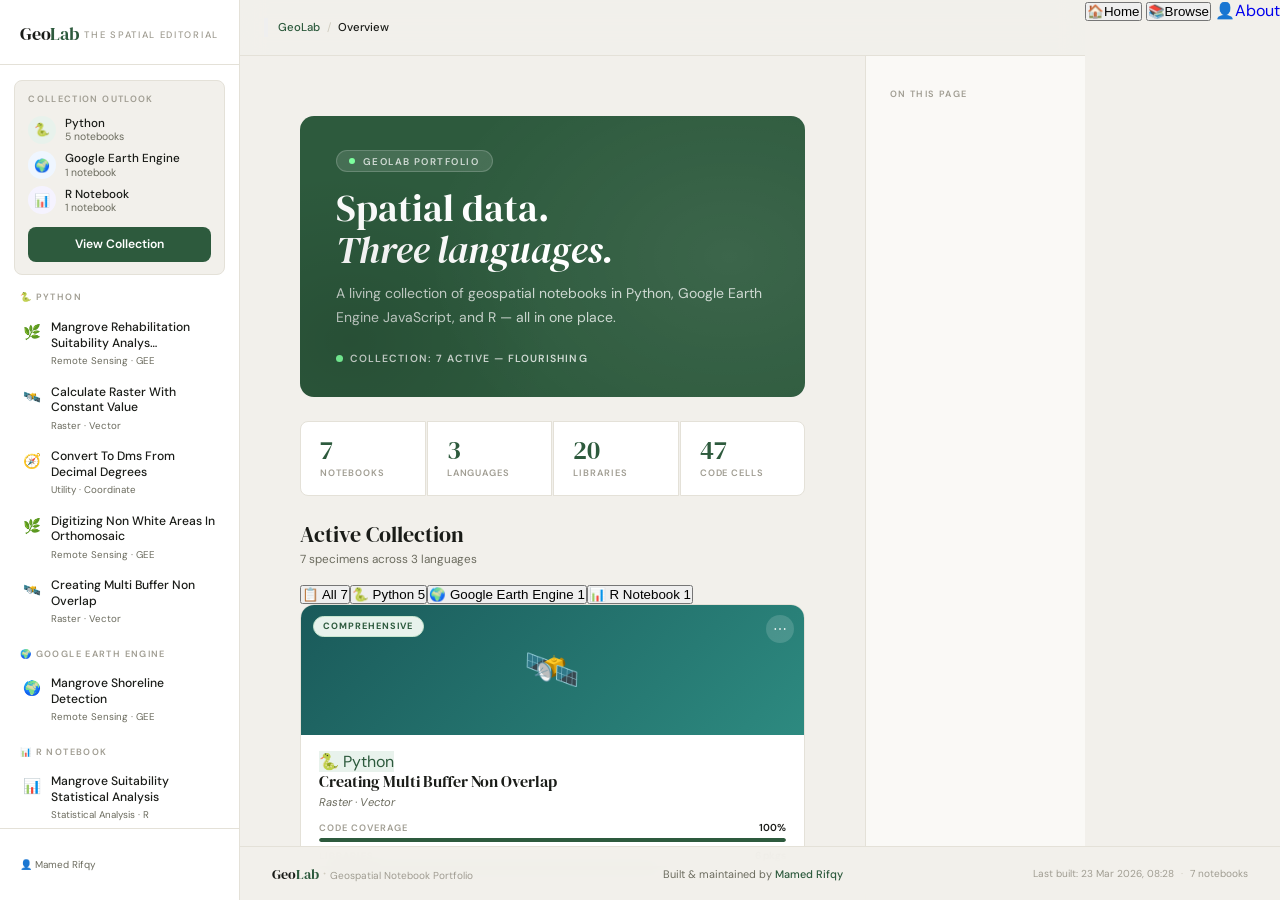
==== index.html @ 408303fc "Auto-build: a3151c79b911e05632a5d5c41223797b46222c11 a3151c79b911e05632a5d5c41223797b46222c11" ====
<!DOCTYPE html>
<html lang="en">
<head>
<meta charset="UTF-8"><meta name="viewport" content="width=device-width,initial-scale=1">
<title>GeoLab · Notebook Portfolio</title>
<link href="https://fonts.googleapis.com/css2?family=DM+Serif+Display:ital@0;1&family=DM+Sans:ital,opsz,wght@0,9..40,300;0,9..40,400;0,9..40,500;0,9..40,600;1,9..40,400&family=DM+Mono:wght@300;400;500&display=swap" rel="stylesheet">
<style>:root{--bg:#f2f0eb;--surface:#faf9f6;--sidebar-bg:#ffffff;--card-bg:#ffffff;--border:#e4e1d8;--border2:#d0ccbf;--text:#1a1c18;--muted:#6b6b5e;--muted2:#a09d92;--label:#4a4a3e;--green:#2d5a3d;--green-mid:#3d7a52;--green-light:#e8f2ec;--green-pill:#c8e6d0;--red:#c0392b;--red-light:#fdecea;--amber:#b45309;--amber-light:#fef3c7;--serif:'DM Serif Display',Georgia,serif;--sans:'DM Sans',system-ui,sans-serif;--mono:'DM Mono','Courier New',monospace;--sidebar-w:240px;--toc-w:220px;--topbar-h:56px;--footer-h:54px;--mobile-nav:60px;--r:14px;--rs:8px;--safe-bottom:env(safe-area-inset-bottom,0px)}
*,*::before,*::after{box-sizing:border-box;margin:0;padding:0}
html{scroll-behavior:smooth}
body{background:var(--bg);color:var(--text);font-family:var(--sans);min-height:100vh;display:flex;overflow-x:hidden;-webkit-font-smoothing:antialiased}

/* SIDEBAR */
.sidebar{position:fixed;top:0;left:0;width:var(--sidebar-w);height:100vh;background:var(--sidebar-bg);border-right:1px solid var(--border);display:flex;flex-direction:column;z-index:200;overflow:hidden;transition:transform .3s cubic-bezier(.4,0,.2,1)}
.sidebar-header{padding:1.5rem 1.25rem 1.25rem;border-bottom:1px solid var(--border);flex-shrink:0;display:flex;align-items:flex-start;justify-content:space-between}
.logo{font-family:var(--serif);font-size:1.15rem;color:var(--text);letter-spacing:-.01em;line-height:1.1}
.logo span{color:var(--green)}
.logo-sub{font-size:.59rem;font-weight:500;letter-spacing:.18em;text-transform:uppercase;color:var(--muted2);margin-top:.3rem}
.sidebar-close{display:none;background:none;border:none;cursor:pointer;width:32px;height:32px;border-radius:50%;align-items:center;justify-content:center;color:var(--muted);font-size:1.1rem;transition:background .15s;flex-shrink:0;margin-top:-.15rem}
.sidebar-close:hover{background:var(--bg)}
.sidebar-overlay{display:none;position:fixed;inset:0;background:rgba(0,0,0,.4);z-index:199;opacity:0;transition:opacity .3s}
.care-outlook{margin:.9rem .9rem 0;background:var(--bg);border:1px solid var(--border);border-radius:var(--rs);padding:.8rem;flex-shrink:0}
.care-label{font-size:.57rem;font-weight:600;letter-spacing:.15em;text-transform:uppercase;color:var(--muted2);margin-bottom:.65rem}
.care-row{display:flex;align-items:center;gap:.55rem;margin-bottom:.45rem}
.care-row:last-of-type{margin-bottom:0}
.care-icon{width:28px;height:28px;border-radius:50%;display:flex;align-items:center;justify-content:center;font-size:.8rem;flex-shrink:0}
.care-icon.green{background:var(--green-light)}
.care-icon.amber{background:var(--amber-light)}
.care-text{font-size:.73rem;font-weight:500;color:var(--text);line-height:1.2}
.care-sub{font-size:.65rem;color:var(--muted)}
.btn-primary{display:block;width:100%;margin:.8rem 0 0;padding:.58rem;background:var(--green);color:#fff;border:none;border-radius:var(--rs);font-family:var(--sans);font-size:.76rem;font-weight:600;cursor:pointer;text-align:center;transition:background .18s;-webkit-tap-highlight-color:transparent}
.btn-primary:hover,.btn-primary:active{background:var(--green-mid)}
.sidebar-section-label{font-size:.57rem;font-weight:600;letter-spacing:.15em;text-transform:uppercase;color:var(--muted2);padding:1rem 1.25rem .35rem}
.sidebar-list{overflow-y:auto;flex:1;padding-bottom:1rem}
.sidebar-list::-webkit-scrollbar{width:3px}
.sidebar-list::-webkit-scrollbar-thumb{background:var(--border2);border-radius:2px}
.nb-item{display:flex;align-items:flex-start;gap:.6rem;padding:.7rem 1.25rem;cursor:pointer;border-left:3px solid transparent;transition:background .15s,border-color .15s;min-height:48px;-webkit-tap-highlight-color:transparent}
.nb-item:hover{background:var(--bg)}
.nb-item:active{background:var(--green-light)}
.nb-item.active{background:var(--green-light);border-left-color:var(--green)}
.nb-icon{font-size:.9rem;flex-shrink:0;margin-top:3px}
.nb-name{font-size:.76rem;font-weight:500;color:var(--text);line-height:1.3}
.nb-item.active .nb-name{color:var(--green)}
.nb-cat{font-size:.61rem;color:var(--muted);margin-top:.15rem}
.sidebar-footer{padding:.85rem 1.25rem;border-top:1px solid var(--border);font-size:.62rem;color:var(--muted2);display:flex;gap:1rem;flex-shrink:0}
.sf-link{color:var(--muted);text-decoration:none;display:flex;align-items:center;gap:.3rem;transition:color .15s;min-height:44px}
.sf-link:hover{color:var(--text)}

/* LAYOUT */
.layout{margin-left:var(--sidebar-w);flex:1;display:flex;max-width:calc(100vw - var(--sidebar-w))}
.content-wrap{flex:1;min-width:0;display:flex;flex-direction:column}

/* TOPBAR */
.topbar{position:sticky;top:0;z-index:40;background:rgba(242,240,235,.93);backdrop-filter:blur(12px);border-bottom:1px solid var(--border);padding:0 1.5rem;height:var(--topbar-h);display:flex;align-items:center;justify-content:space-between;gap:1rem}
.menu-toggle{display:none;background:none;border:none;cursor:pointer;width:40px;height:40px;border-radius:var(--rs);flex-direction:column;align-items:center;justify-content:center;gap:5px;transition:background .15s;flex-shrink:0;-webkit-tap-highlight-color:transparent}
.menu-toggle:hover,.menu-toggle:active{background:var(--green-light)}
.menu-toggle span{display:block;width:18px;height:1.5px;background:var(--text);border-radius:2px;transition:transform .25s,opacity .25s}
.breadcrumb{font-size:.71rem;color:var(--muted);display:flex;align-items:center;gap:.45rem;min-width:0}
.bc-home{cursor:pointer;color:var(--green);font-weight:500;transition:opacity .15s;white-space:nowrap}
.bc-home:hover{opacity:.7}
.sep{color:var(--border2);flex-shrink:0}
.current{color:var(--text);font-weight:500;overflow:hidden;text-overflow:ellipsis;white-space:nowrap}
.topbar-actions{display:flex;align-items:center;gap:.55rem;flex-shrink:0}
.btn-dl{display:none;align-items:center;gap:.4rem;font-family:var(--sans);font-size:.72rem;font-weight:600;padding:.42rem .95rem;border-radius:20px;background:var(--green);border:none;color:#fff;cursor:pointer;text-decoration:none;transition:background .18s;white-space:nowrap;-webkit-tap-highlight-color:transparent}
.btn-dl.visible{display:inline-flex}
.btn-dl:hover,.btn-dl:active{background:var(--green-mid)}
.btn-dl svg{width:11px;height:11px;flex-shrink:0}
.btn-home{display:none;font-family:var(--sans);font-size:.72rem;font-weight:500;color:var(--muted);background:var(--surface);border:1px solid var(--border);padding:.4rem .85rem;border-radius:20px;cursor:pointer;transition:all .18s;white-space:nowrap;-webkit-tap-highlight-color:transparent}
.btn-home.visible{display:block}
.btn-home:hover{color:var(--text);border-color:var(--border2)}

/* PAGE AREA */
.page-area{display:flex;flex:1;overflow:hidden}
.nb-content{flex:1;padding:2rem 2rem calc(var(--footer-h) + 2rem);max-width:860px;overflow-y:auto;height:calc(100vh - var(--topbar-h))}

/* NB HERO */
.nb-hero{background:var(--green);border-radius:var(--r);padding:1.75rem 2rem;margin-bottom:1.75rem;position:relative;overflow:hidden}
.nb-hero::before{content:'';position:absolute;inset:0;background:radial-gradient(ellipse 70% 80% at 90% 50%,rgba(255,255,255,.06),transparent);pointer-events:none}
.nb-hero-tag{display:inline-flex;align-items:center;gap:.4rem;font-size:.61rem;font-weight:600;letter-spacing:.14em;text-transform:uppercase;background:rgba(255,255,255,.14);color:rgba(255,255,255,.9);border:1px solid rgba(255,255,255,.2);border-radius:20px;padding:.24rem .72rem;margin-bottom:.9rem}
.nb-hero-title{font-family:var(--serif);font-size:1.85rem;font-weight:400;line-height:1.15;color:#fff;margin-bottom:.6rem}
.nb-hero-desc{font-size:.865rem;color:rgba(255,255,255,.78);line-height:1.7;max-width:580px}
.nb-hero-pills{display:flex;flex-wrap:wrap;gap:.35rem;margin-top:1.1rem}
.pkg-pill{font-family:var(--mono);font-size:.61rem;padding:.2rem .62rem;border-radius:20px;background:rgba(255,255,255,.14);border:1px solid rgba(255,255,255,.24);color:rgba(255,255,255,.88)}

/* CELLS */
.nb-section{margin-bottom:1.2rem;scroll-margin-top:4.5rem}
.md-cell{font-size:.89rem;line-height:1.8;padding:.15rem 0 .5rem}
.md-cell h1{font-family:var(--serif);font-size:1.4rem;font-weight:400;color:var(--text);margin-bottom:.5rem;padding-bottom:.4rem;border-bottom:1px solid var(--border)}
.md-cell h2{font-family:var(--serif);font-size:1.05rem;font-weight:400;color:var(--text);margin-bottom:.35rem}
.md-cell h3{font-size:.87rem;font-weight:600;color:var(--label);margin-bottom:.28rem}
.md-cell p{margin-bottom:.55rem;color:var(--muted);line-height:1.75}
.md-cell strong{color:var(--text);font-weight:600}
.md-cell em{font-style:italic}
.md-cell ul,.md-cell ol{padding-left:1.4rem;margin-bottom:.55rem;color:var(--muted)}
.md-cell li{margin-bottom:.16rem;line-height:1.65}
.md-cell code{font-family:var(--mono);font-size:.8em;background:var(--bg);border:1px solid var(--border);padding:.1em .38em;border-radius:4px;color:var(--green)}
.md-cell hr{border:none;border-top:1px solid var(--border);margin:1.4rem 0}
.md-cell pre{background:#1e2520;border-radius:var(--rs);padding:1rem 1.25rem;margin-bottom:.7rem;overflow-x:auto;-webkit-overflow-scrolling:touch}
.md-cell pre code{background:none;border:none;padding:0;font-size:.77rem;line-height:1.6;color:#c8e6c0}
.code-cell{background:#1e2520;border-radius:var(--rs);overflow:hidden;border:1px solid #2d3a30}
.code-cell-header{display:flex;align-items:center;justify-content:space-between;padding:.42rem 1rem;border-bottom:1px solid #2d3a30;background:#181f1a}
.code-cell-label{font-family:var(--mono);font-size:.59rem;letter-spacing:.1em;text-transform:uppercase;color:#5a8a6a;display:flex;align-items:center;gap:.38rem}
.code-cell-label::before{content:'';width:5px;height:5px;border-radius:50%;background:#3d7a52;opacity:.8}
.code-cell-copy{font-family:var(--mono);font-size:.59rem;color:#5a8a6a;background:none;border:1px solid #2d3a30;border-radius:4px;cursor:pointer;padding:.18rem .48rem;transition:all .15s;min-height:28px;min-width:52px;-webkit-tap-highlight-color:transparent}
.code-cell-copy:hover,.code-cell-copy:active{color:#a8d8a0;border-color:#4a7a5a}
.code-pre{padding:.95rem 1.35rem;overflow-x:auto;font-family:var(--mono);font-size:.77rem;line-height:1.7;color:#c8e6c0;white-space:pre;-webkit-overflow-scrolling:touch}
.kw{color:#89d4a8}.fn{color:#79c0ff}.st{color:#c8a8a0}.cm{color:#4a7a5a;font-style:italic}.nu{color:#d4b8ff}

/* TOC */
.toc-panel{width:var(--toc-w);flex-shrink:0;height:calc(100vh - var(--topbar-h));overflow-y:auto;padding:2rem 1.25rem 2rem 1.5rem;border-left:1px solid var(--border);background:var(--surface)}
.toc-label{font-size:.57rem;font-weight:600;letter-spacing:.15em;text-transform:uppercase;color:var(--muted2);margin-bottom:.75rem}
.toc-list{list-style:none}
.toc-item a{display:block;font-size:.72rem;color:var(--muted);padding:.26rem 0 .26rem .62rem;margin-left:-.62rem;text-decoration:none;border-left:2px solid transparent;transition:color .15s,border-color .15s;line-height:1.4}
.toc-item a:hover{color:var(--text)}
.toc-item.active a{color:var(--green);border-left-color:var(--green)}

/* LANDING */
.landing{padding:1.75rem 1.75rem calc(var(--footer-h) + 2.5rem);max-width:1020px}
.landing-hero{background:var(--green);border-radius:var(--r);padding:2rem 2.25rem;margin-bottom:1.5rem;position:relative;overflow:hidden}
.landing-hero::before{content:'';position:absolute;inset:0;background:radial-gradient(ellipse 60% 80% at 85% 50%,rgba(255,255,255,.07),transparent),radial-gradient(ellipse 40% 60% at 10% 80%,rgba(0,0,0,.12),transparent);pointer-events:none}
.hero-eyebrow{display:inline-flex;align-items:center;gap:.45rem;font-size:.61rem;font-weight:600;letter-spacing:.15em;text-transform:uppercase;color:rgba(255,255,255,.75);background:rgba(255,255,255,.12);border:1px solid rgba(255,255,255,.18);border-radius:20px;padding:.24rem .78rem;margin-bottom:.9rem}
.hero-dot{width:6px;height:6px;border-radius:50%;background:#7dff9e;display:inline-block;animation:blink 2.2s ease infinite}
@keyframes blink{0%,100%{opacity:1}50%{opacity:.3}}
.hero-title{font-family:var(--serif);font-size:2.4rem;font-weight:400;line-height:1.1;color:#fff;margin-bottom:.7rem}
.hero-title em{font-style:italic}
.hero-desc{font-size:.875rem;color:rgba(255,255,255,.76);line-height:1.7;max-width:480px}
.vitality-row{display:flex;align-items:center;gap:.45rem;margin-top:1.4rem}
.vitality-dot{width:7px;height:7px;border-radius:50%;background:#7dff9e}
.vitality-text{font-size:.65rem;font-weight:600;letter-spacing:.1em;text-transform:uppercase;color:rgba(255,255,255,.78)}
.stats-row{display:flex;gap:1px;margin-bottom:1.5rem}
.stat-card{flex:1;background:var(--card-bg);border:1px solid var(--border);padding:1rem 1.2rem}
.stat-card:first-child{border-radius:var(--rs) 0 0 var(--rs)}
.stat-card:last-child{border-radius:0 var(--rs) var(--rs) 0}
.stat-n{font-family:var(--serif);font-size:1.6rem;color:var(--green);line-height:1;margin-bottom:.18rem}
.stat-l{font-size:.58rem;font-weight:600;letter-spacing:.1em;text-transform:uppercase;color:var(--muted2)}
.collection-header{display:flex;align-items:baseline;justify-content:space-between;margin-bottom:1rem}
.collection-title{font-family:var(--serif);font-size:1.35rem;font-weight:400;color:var(--text)}
.collection-sub{font-size:.73rem;color:var(--muted);margin-top:.12rem}
.expand-all{font-size:.72rem;font-weight:600;color:var(--green);cursor:pointer;display:flex;align-items:center;gap:.25rem;transition:opacity .15s;text-decoration:none;white-space:nowrap}
.expand-all:hover{opacity:.7}
.nb-grid{display:grid;grid-template-columns:repeat(auto-fill,minmax(270px,1fr));gap:1rem}
.nb-card{background:var(--card-bg);border:1px solid var(--border);border-radius:var(--r);overflow:hidden;cursor:pointer;transition:box-shadow .2s,transform .2s;-webkit-tap-highlight-color:transparent}
.nb-card:hover{box-shadow:0 4px 24px rgba(0,0,0,.08);transform:translateY(-2px)}
.nb-card:active{transform:scale(.98);box-shadow:none}
.card-thumb{height:130px;display:flex;align-items:center;justify-content:center;position:relative;overflow:hidden;font-size:2.8rem}
.thumb-green{background:linear-gradient(135deg,#2d5a3d,#4a8a5a)}
.thumb-teal{background:linear-gradient(135deg,#1a5a5a,#2d8a80)}
.thumb-amber{background:linear-gradient(135deg,#7a4a10,#b07830)}
.thumb-purple{background:linear-gradient(135deg,#4a2a7a,#7a50b0)}
.thumb-red{background:linear-gradient(135deg,#7a2020,#b05040)}
.thumb-blue{background:linear-gradient(135deg,#1a3a6a,#2a5a9a)}
.thumb-default{background:linear-gradient(135deg,#3a3a2a,#6a6a4a)}
.card-badge{position:absolute;top:.72rem;left:.72rem;font-size:.57rem;font-weight:700;letter-spacing:.1em;text-transform:uppercase;padding:.2rem .62rem;border-radius:20px;border:1px solid}
.badge-green{background:var(--green-light);color:var(--green);border-color:var(--green-pill)}
.badge-amber{background:var(--amber-light);color:var(--amber);border-color:#fcd34d}
.card-menu{position:absolute;top:.65rem;right:.65rem;width:28px;height:28px;border-radius:50%;background:rgba(255,255,255,.15);border:none;cursor:pointer;color:rgba(255,255,255,.8);display:flex;align-items:center;justify-content:center;font-size:.85rem;transition:background .15s}
.card-menu:hover,.card-menu:active{background:rgba(255,255,255,.3)}
.card-body{padding:1rem 1.15rem 1.15rem}
.card-title{font-family:var(--serif);font-size:.98rem;font-weight:400;color:var(--text);margin-bottom:.15rem;line-height:1.3}
.card-subtitle{font-size:.7rem;color:var(--muted);margin-bottom:.8rem;font-style:italic}
.bar-row{margin-bottom:.45rem}
.bar-header{display:flex;justify-content:space-between;align-items:center;margin-bottom:.22rem}
.bar-label{font-size:.58rem;font-weight:600;letter-spacing:.1em;text-transform:uppercase;color:var(--muted2)}
.bar-val{font-size:.63rem;font-weight:600;color:var(--text)}
.bar-val.warn{color:var(--red)}
.bar-track{height:4px;background:var(--bg);border-radius:2px;overflow:hidden}
.bar-fill{height:100%;border-radius:2px;background:var(--green)}
.bar-fill.warn{background:var(--red)}

/* DESKTOP FOOTER */
.site-footer{position:fixed;bottom:0;left:var(--sidebar-w);right:0;height:var(--footer-h);z-index:30;background:rgba(242,240,235,.96);backdrop-filter:blur(12px);border-top:1px solid var(--border)}
.footer-inner{height:100%;display:flex;align-items:center;justify-content:space-between;padding:0 2rem;gap:1rem}
.footer-logo{font-family:var(--serif);font-size:.88rem;color:var(--text)}
.footer-logo span{color:var(--green)}
.footer-tag{font-size:.63rem;color:var(--muted2)}
.footer-center{font-size:.68rem;color:var(--muted);text-align:center}
.footer-center a{color:var(--green);text-decoration:none;font-weight:500}
.footer-center a:hover{opacity:.7;text-decoration:underline}
.footer-right{font-size:.63rem;color:var(--muted2);display:flex;align-items:center;gap:.45rem;white-space:nowrap}
.footer-dot{color:var(--border2)}

/* MOBILE BOTTOM NAV */
.mobile-nav{display:none;position:fixed;bottom:0;left:0;right:0;height:calc(var(--mobile-nav) + var(--safe-bottom));padding-bottom:var(--safe-bottom);background:rgba(250,249,246,.97);backdrop-filter:blur(16px);border-top:1px solid var(--border);z-index:100;justify-content:space-around;align-items:center}
.mob-nav-btn{display:flex;flex-direction:column;align-items:center;gap:3px;background:none;border:none;cursor:pointer;padding:.5rem .75rem;border-radius:var(--rs);transition:background .15s;min-width:64px;-webkit-tap-highlight-color:transparent}
.mob-nav-btn:active{background:var(--green-light)}
.mob-nav-btn.active .mob-icon,.mob-nav-btn.active .mob-label{color:var(--green)}
.mob-icon{font-size:1.2rem;line-height:1;color:var(--muted)}
.mob-label{font-size:.58rem;font-weight:600;letter-spacing:.04em;color:var(--muted);text-transform:uppercase}
.mob-dl-btn{display:none;position:fixed;bottom:calc(var(--mobile-nav) + var(--safe-bottom) + .75rem);right:1rem;z-index:99;align-items:center;gap:.4rem;font-family:var(--sans);font-size:.72rem;font-weight:600;padding:.55rem 1.1rem;border-radius:24px;background:var(--green);color:#fff;border:none;text-decoration:none;box-shadow:0 4px 16px rgba(45,90,61,.35);transition:background .18s,transform .15s;-webkit-tap-highlight-color:transparent}
.mob-dl-btn svg{width:12px;height:12px}
.mob-dl-btn:active{transform:scale(.96)}
.mob-dl-btn.visible{display:inline-flex}

/* TABLET */
@media(max-width:1024px){:root{--toc-w:0px}.toc-panel{display:none}}
@media(max-width:900px){:root{--sidebar-w:220px}}

/* MOBILE */
@media(max-width:680px){
  :root{--sidebar-w:0px;--topbar-h:52px}
  .sidebar{width:280px;transform:translateX(-100%);box-shadow:none}
  .sidebar.open{transform:translateX(0);box-shadow:4px 0 32px rgba(0,0,0,.15)}
  .sidebar-overlay.open{display:block;opacity:1}
  .sidebar-close{display:flex}
  .layout{margin-left:0;max-width:100vw}
  .site-footer{display:none}
  .mobile-nav{display:flex}
  .menu-toggle{display:flex}
  .btn-dl.visible{display:none}
  .btn-home.visible{display:none}
  .topbar{padding:0 1rem}
  .nb-content{padding:1.5rem 1.25rem calc(var(--mobile-nav) + var(--safe-bottom) + 1.5rem);height:calc(100vh - var(--topbar-h))}
  .landing{padding:1.25rem 1.25rem calc(var(--mobile-nav) + var(--safe-bottom) + 1.5rem)}
  .hero-title{font-size:1.85rem}
  .hero-desc{font-size:.82rem}
  .stats-row{flex-wrap:wrap}
  .stat-card{min-width:calc(50% - 1px)}
  .stat-card:first-child{border-radius:var(--rs) 0 0 0}
  .stat-card:nth-child(2){border-radius:0 var(--rs) 0 0}
  .stat-card:nth-child(3){border-radius:0 0 0 var(--rs)}
  .stat-card:last-child{border-radius:0 0 var(--rs) 0}
  .nb-grid{grid-template-columns:1fr;gap:.85rem}
  .nb-hero{padding:1.5rem}
  .nb-hero-title{font-size:1.5rem}
  .code-pre{font-size:.72rem}
}
@media(max-width:380px){
  .hero-title{font-size:1.6rem}
  .nb-hero-pills .pkg-pill{font-size:.58rem}
}
</style>
</head>
<body>

<!-- Drawer overlay -->
<div class="drawer-overlay" id="drawerOverlay" onclick="closeDrawer()"></div>

<nav class="sidebar" id="sidebar">
  <div class="sidebar-header">
    <div class="logo">Geo<span>Lab</span></div>
    <div class="logo-sub">The Spatial Editorial</div>
  </div>
  <div class="care-outlook">
    <div class="care-label">Collection Outlook</div>
    <div class="care-row"><div class="care-icon" style="background:#e8f2ec">🐍</div><div><div class="care-text">Python</div><div class="care-sub">5 notebooks</div></div></div>
    <div class="care-row"><div class="care-icon" style="background:#eff6ff">🌍</div><div><div class="care-text">Google Earth Engine</div><div class="care-sub">1 notebook</div></div></div>
    <div class="care-row"><div class="care-icon" style="background:#f5f3ff">📊</div><div><div class="care-text">R Notebook</div><div class="care-sub">1 notebook</div></div></div>
    <button class="btn-primary" onclick="showLanding()">View Collection</button>
  </div>
  <div class="sidebar-section-label"><span style="color:#2d5a3d">🐍</span> Python</div>
  <div class="nb-item" id="nav-mangrove_analysis_final_fixed" onclick="showNotebook('mangrove_analysis_final_fixed')"><span class="nb-icon">🌿</span><div><div class="nb-name">Mangrove Rehabilitation Suitability Analys…</div><div class="nb-cat">Remote Sensing · GEE</div></div></div>
  <div class="nb-item" id="nav-calculate_raster_with_constant_value" onclick="showNotebook('calculate_raster_with_constant_value')"><span class="nb-icon">🛰️</span><div><div class="nb-name">Calculate Raster With Constant Value</div><div class="nb-cat">Raster · Vector</div></div></div>
  <div class="nb-item" id="nav-convert_to_dms_from_decimal_degrees" onclick="showNotebook('convert_to_dms_from_decimal_degrees')"><span class="nb-icon">🧭</span><div><div class="nb-name">Convert To Dms From Decimal Degrees</div><div class="nb-cat">Utility · Coordinate</div></div></div>
  <div class="nb-item" id="nav-digitizing_non_white_areas_in_orthomosai" onclick="showNotebook('digitizing_non_white_areas_in_orthomosai')"><span class="nb-icon">🌿</span><div><div class="nb-name">Digitizing Non White Areas In Orthomosaic</div><div class="nb-cat">Remote Sensing · GEE</div></div></div>
  <div class="nb-item" id="nav-creating_multi_buffer_non_overlap" onclick="showNotebook('creating_multi_buffer_non_overlap')"><span class="nb-icon">🛰️</span><div><div class="nb-name">Creating Multi Buffer Non Overlap</div><div class="nb-cat">Raster · Vector</div></div></div>
  <div class="sidebar-section-label"><span style="color:#1d4ed8">🌍</span> Google Earth Engine</div>
  <div class="nb-item" id="nav-mangrove_shoreline_detection" onclick="showNotebook('mangrove_shoreline_detection')"><span class="nb-icon">🌍</span><div><div class="nb-name">Mangrove Shoreline Detection</div><div class="nb-cat">Remote Sensing · GEE</div></div></div>
  <div class="sidebar-section-label"><span style="color:#7c3aed">📊</span> R Notebook</div>
  <div class="nb-item" id="nav-mangrove_statistical_analysis" onclick="showNotebook('mangrove_statistical_analysis')"><span class="nb-icon">📊</span><div><div class="nb-name">Mangrove Suitability Statistical Analysis</div><div class="nb-cat">Statistical Analysis · R</div></div></div>
  <div class="sidebar-footer">
    <a href="https://mamedrifqy.github.io/resume" target="_blank" class="sf-link">👤 Mamed Rifqy</a>
  </div>
</nav>

<div class="layout">
  <div class="content-wrap">
    <div class="topbar">
      <div style="display:flex;align-items:center;gap:.6rem">
        <button class="btn-menu" onclick="openDrawer()" aria-label="Menu">
          <svg viewBox="0 0 20 20" fill="none" stroke="currentColor" stroke-width="1.8" stroke-linecap="round"><path d="M3 5h14M3 10h14M3 15h14"/></svg>
        </button>
        <div class="breadcrumb">
          <span class="bc-home" onclick="showLanding()">GeoLab</span>
          <span class="sep">/</span>
          <span class="current" id="breadcrumbCurrent">Overview</span>
        </div>
      </div>
      <div class="topbar-actions">
        <button class="btn-home" id="homeBtn" onclick="showLanding()">&#8592; All</button>
        <a class="btn-dl" id="dlBtn" href="#" download>
          <svg viewBox="0 0 16 16" fill="none" stroke="currentColor" stroke-width="1.5"><path d="M8 2v8M5 7l3 3 3-3M2 13h12"/></svg>
          <span>Download</span>
        </a>
      </div>
    </div>
    <div class="page-area">
      <div class="nb-content" id="nbContent"></div>
      <div class="toc-panel" id="tocPanel">
        <div class="toc-label">On this page</div>
        <ul class="toc-list" id="tocList"></ul>
      </div>
    </div>
  </div>
</div>

<footer class="site-footer">
  <div class="footer-inner">
    <div class="footer-left">
      <span class="footer-logo">Geo<span>Lab</span></span>
      <span class="footer-dot">&middot;</span>
      <span class="footer-tag">Geospatial Notebook Portfolio</span>
    </div>
    <div class="footer-center">Built &amp; maintained by <a href="https://mamedrifqy.github.io/resume" target="_blank" rel="noopener">Mamed Rifqy</a></div>
    <div class="footer-right">
      <span>Last built: 23 Mar 2026, 08:28</span><span class="footer-dot">&middot;</span><span>7 notebooks</span>
    </div>
  </div>
</footer>

<nav class="bottom-nav" id="bottomNav">
  <button class="bn-tab active" data-tab="home" onclick="showLanding()">
    <span class="bn-icon">🏠</span><span class="bn-label">Home</span>
  </button>
  <button class="bn-tab" data-tab="browse" onclick="openDrawer()">
    <span class="bn-icon">📚</span><span class="bn-label">Browse</span>
  </button>
  <button class="bn-tab" id="dlTabBtn" data-tab="dl" onclick="document.getElementById('dlBtn').click()" style="display:none">
    <span class="bn-icon">⬇️</span><span class="bn-label">Download</span>
  </button>
  <a class="bn-tab" data-tab="profile" href="https://mamedrifqy.github.io/resume" target="_blank" style="text-decoration:none">
    <span class="bn-icon">👤</span><span class="bn-label">About</span>
  </a>
</nav>

<script>
const NOTEBOOKS = [{"id": "creating_multi_buffer_non_overlap", "filename": "Creating_Multi-Buffer_non_Overlap.ipynb", "title": "Creating Multi Buffer Non Overlap", "short": "Creating Multi Buffer Non Overlap", "icon": "🛰️", "accent": "#0f766e", "category": "Raster · Vector", "desc": "A Python geospatial notebook.", "tags": ["geopandas", "matplotlib", "numpy", "rasterio", "scipy", "shapely"], "cells": [{"type": "code", "source": "import geopandas as gpd\nimport numpy as np\nfrom shapely.geometry import Point\nfrom scipy.spatial.distance import cdist\nimport rasterio\nfrom rasterio.transform import from_bounds\nfrom rasterio.features import rasterize\nimport json\nimport matplotlib.pyplot as plt\nfrom matplotlib.colors import ListedColormap\nimport warnings\nwarnings.filterwarnings('ignore')\n\ndef create_minimarket_heatmap(geojson_file, output_file=None, ring_distance=3000, pixel_size=100):\n    \"\"\"\n    Create a multi-ring buffer heatmap from minimarket point data.\n    \n    Parameters:\n    - geojson_file: path to GeoJSON file or GeoJSON data as dict\n    - output_file: output file path for the heatmap (optional)\n    - ring_distance: distance for each ring in meters (default: 3000m = 3km)\n    - pixel_size: pixel size in meters for the raster grid (default: 100m)\n    \n    Returns:\n    - GeoDataFrame with heatmap polygons\n    - numpy array with distance values\n    \"\"\"\n    \n    # Load the data\n    if isinstance(geojson_file, str):\n        gdf = gpd.read_file(geojson_file)\n    else:\n        gdf = gpd.GeoDataFrame.from_features(geojson_file['features'])\n    \n    # Ensure we have a projected CRS for accurate distance calculations\n    if gdf.crs is None or gdf.crs.is_geographic:\n        # Use a suitable projected CRS (UTM or local projection)\n        # Here we'll use a general mercator projection\n        gdf = gdf.to_crs('EPSG:3857')  # Web Mercator\n    \n    # Get the bounds of all points with some padding\n    bounds = gdf.total_bounds\n    padding = ring_distance * 4  # Add padding for the buffer zones\n    \n    minx, miny, maxx, maxy = bounds\n    minx -= padding\n    miny -= padding\n    maxx += padding\n    maxy += padding\n    \n    # Create a grid\n    width = int((maxx - minx) / pixel_size)\n    height = int((maxy - miny) / pixel_size)\n    \n    # Create coordinate arrays for the grid\n    x = np.linspace(minx, maxx, width)\n    y = np.linspace(miny, maxy, height)\n    xx, yy = np.meshgrid(x, y)\n    \n    # Flatten the grid coordinates\n    grid_points = np.column_stack([xx.flatten(), yy.flatten()])\n    \n    # Extract minimarket coordinates\n    minimarket_coords = np.array([[point.x, point.y] for point in gdf.geometry])\n    \n    # Calculate distances from each grid point to all minimarkets\n    distances = cdist(grid_points, minimarket_coords)\n    \n    # Find the minimum distance to any minimarket for each grid point\n    min_distances = np.min(distances, axis=1)\n    \n    # Create rings based on distance\n    # Ring 1: 0-3km, Ring 2: 3-6km, Ring 3: 6-9km, etc.\n    max_rings = 5  # Adjust as needed\n    distance_grid = min_distances.reshape(height, width)\n    \n    # Create ring classifications\n    ring_values = np.zeros_like(distance_grid)\n    for i in range(max_rings):\n        mask = (distance_grid >= i * ring_distance) & (distance_grid < (i + 1) * ring_distance)\n        ring_values[mask] = max_rings - i  # Inverse so closest areas have highest values\n    \n    # Set areas beyond max distance to 0\n    ring_values[distance_grid >= max_rings * ring_distance] = 0\n    \n    # Create transform for the raster\n    transform = from_bounds(minx, miny, maxx, maxy, width, height)\n    \n    # Convert raster to polygons\n    from rasterio import features\n    \n    # Create a list to store polygon features\n    polygon_features = []\n    \n    for ring_value in range(1, max_rings + 1):\n        mask = (ring_values == ring_value).astype(np.uint8)\n        \n        # Convert raster to polygons\n        shapes = features.shapes(mask, mask=mask > 0, transform=transform)\n        \n        for shape, value in shapes:\n            if value == 1:  # Only include areas with the ring value\n                polygon_features.append({\n                    'geometry': shape,\n                    'properties': {\n                        'ring': ring_value,\n                        'distance_km': f\"{(max_rings - ring_value) * ring_distance / 1000:.0f}-{(max_rings - ring_value + 1) * ring_distance / 1000:.0f}\",\n                        'intensity': ring_value\n                    }\n                })\n    \n    # Create GeoDataFrame\n    if polygon_features:\n        heatmap_gdf = gpd.GeoDataFrame.from_features(polygon_features, crs=gdf.crs)\n        \n        # Convert back to geographic coordinates if needed\n        if gdf.crs != 'EPSG:4326':\n            heatmap_gdf = heatmap_gdf.to_crs('EPSG:4326')\n            gdf = gdf.to_crs('EPSG:4326')\n    else:\n        heatmap_gdf = gpd.GeoDataFrame()\n    \n    # Save to file if specified\n    if output_file and not heatmap_gdf.empty:\n        heatmap_gdf.to_file(output_file, driver='GeoJSON')\n    \n    # Visualization\n    fig, (ax1, ax2) = plt.subplots(1, 2, figsize=(20, 8))\n    \n    # Plot 1: Original overlapping buffers for comparison\n    ax1.set_title('Traditional Overlapping Buffers', fontsize=14, fontweight='bold')\n    colors_overlapping = ['lightblue', 'lightgreen', 'lightyellow', 'lightcoral', 'lightpink']\n    \n    # Create traditional buffers\n    gdf_proj = gdf.to_crs('EPSG:3857') if gdf.crs != 'EPSG:3857' else gdf\n    for i, color in enumerate(colors_overlapping):\n        buffer_dist = (i + 1) * ring_distance\n        buffers = gdf_proj.buffer(buffer_dist).to_crs('EPSG:4326')\n        buffers.plot(ax=ax1, color=color, alpha=0.3, edgecolor='none')\n    \n    gdf.plot(ax=ax1, color='red', markersize=20, alpha=0.8)\n    ax1.set_xlabel('Longitude')\n    ax1.set_ylabel('Latitude')\n    ax1.grid(True, alpha=0.3)\n    \n    # Plot 2: Non-overlapping heatmap\n    ax2.set_title('Non-overlapping Multi-ring Heatmap', fontsize=14, fontweight='bold')\n    \n    if not heatmap_gdf.empty:\n        # Create custom colormap\n        colors_heatmap = ['#ffffcc', '#c7e9b4', '#7fcdbb', '#41b6c4', '#2c7fb8']\n        cmap = ListedColormap(colors_heatmap)\n        \n        heatmap_gdf.plot(column='ring', ax=ax2, cmap=cmap, alpha=0.7, \n                        edgecolor='white', linewidth=0.5)\n        \n        # Add colorbar\n        sm = plt.cm.ScalarMappable(cmap=cmap, \n                                  norm=plt.Normalize(vmin=1, vmax=max_rings))\n        sm.set_array([])\n        cbar = plt.colorbar(sm, ax=ax2, shrink=0.8)\n        cbar.set_label('Distance Ring (closer = higher value)', rotation=270, labelpad=20)\n        \n        # Add legend\n        legend_labels = []\n        for i in range(1, max_rings + 1):\n            start_km = (max_rings - i) * ring_distance / 1000\n            end_km = (max_rings - i + 1) * ring_distance / 1000\n            legend_labels.append(f'{start_km:.0f}-{end_km:.0f} km')\n        \n        # Create custom legend\n        from matplotlib.patches import Patch\n        legend_elements = [Patch(facecolor=colors_heatmap[i-1], \n                               label=legend_labels[i-1]) \n                          for i in range(1, min(len(legend_labels) + 1, len(colors_heatmap) + 1))]\n        ax2.legend(handles=legend_elements, loc='upper left', bbox_to_anchor=(1.15, 1))\n    \n    gdf.plot(ax=ax2, color='red', markersize=20, alpha=0.8, zorder=5)\n    ax2.set_xlabel('Longitude')\n    ax2.set_ylabel('Latitude')\n    ax2.grid(True, alpha=0.3)\n    \n    plt.tight_layout()\n    plt.show()\n    \n    return heatmap_gdf, ring_values\n\ndef load_sample_data():\n    \"\"\"Create sample minimarket data for testing\"\"\"\n    # Sample minimarket locations (longitude, latitude)\n    sample_points = [\n        [106.8456, -6.2088],  # Jakarta area\n        [106.8556, -6.2188],\n        [106.8356, -6.1988],\n        [106.8656, -6.2288],\n        [106.8256, -6.1888],\n        [106.8756, -6.2388],\n        [106.8156, -6.1788]\n    ]\n    \n    features = []\n    for i, (lon, lat) in enumerate(sample_points):\n        features.append({\n            'type': 'Feature',\n            'properties': {\n                'id': f'minimarket_{i+1}',\n                'name': f'Minimarket {i+1}'\n            },\n            'geometry': {\n                'type': 'Point',\n                'coordinates': [lon, lat]\n            }\n        })\n    \n    return {\n        'type': 'FeatureCollection',\n        'features': features\n    }\n\n# Example usage\nif __name__ == \"__main__\":\n    # Load your minimarket data\n    print(\"Creating heatmap from minimarket.geojson...\")\n    \n    try:\n        heatmap_gdf, distance_array = create_minimarket_heatmap(\n            \"C:/Users/ACER/Downloads/MINIMARKET DI KOTA DUMAI TAHUN 2025 IMPORTED AT 24_AUG_2025.geojson\",\n            output_file='minimarket_heatmap.geojson',\n            ring_distance=3000,  # 3km per ring\n            pixel_size=100       # 100m pixel resolution\n        )\n        \n        print(f\"Successfully created heatmap with {len(heatmap_gdf)} polygon features\")\n        print(\"\\nHeatmap data preview:\")\n        if not heatmap_gdf.empty:\n            print(heatmap_gdf.head())\n            print(f\"\\nOutput saved to: minimarket_heatmap.geojson\")\n        else:\n            print(\"No heatmap polygons were generated. Check your input data.\")\n            \n    except FileNotFoundError:\n        print(\"Error: Could not find 'minimarket.geojson' file.\")\n        print(\"Make sure the file exists in the same directory as this script.\")\n        \n        # Fallback to sample data for demonstration\n        print(\"\\nUsing sample data instead...\")\n        sample_data = load_sample_data()\n        heatmap_gdf, distance_array = create_minimarket_heatmap(\n            sample_data, \n            output_file='sample_minimarket_heatmap.geojson',\n            ring_distance=3000,\n            pixel_size=100\n        )\n        \n    except Exception as e:\n        print(f\"Error processing the data: {str(e)}\")\n        print(\"Please check your GeoJSON file format and try again.\")"}, {"type": "code", "source": "import geopandas as gpd\nimport numpy as np\nfrom shapely.geometry import Point\nfrom scipy.spatial.distance import cdist\nimport rasterio\nfrom rasterio.transform import from_bounds\nfrom rasterio.features import rasterize\nimport json\nimport matplotlib.pyplot as plt\nfrom matplotlib.colors import ListedColormap\nimport warnings\nwarnings.filterwarnings('ignore')\n\ndef create_minimarket_heatmap(geojson_file, output_file=None, admin_boundary_file=None, ring_distance=3000, pixel_size=100):\n    \"\"\"\n    Create a multi-ring buffer heatmap from minimarket point data, clipped to administrative boundaries.\n    \n    Parameters:\n    - geojson_file: path to GeoJSON file or GeoJSON data as dict\n    - output_file: output file path for the heatmap (optional)\n    - admin_boundary_file: path to administrative boundary GeoJSON file (optional)\n    - ring_distance: distance for each ring in meters (default: 3000m = 3km)\n    - pixel_size: pixel size in meters for the raster grid (default: 100m)\n    \n    Returns:\n    - GeoDataFrame with heatmap polygons (clipped to admin boundaries if provided)\n    - numpy array with distance values\n    \"\"\"\n    \n    # Load the data\n    if isinstance(geojson_file, str):\n        gdf = gpd.read_file(geojson_file)\n    else:\n        gdf = gpd.GeoDataFrame.from_features(geojson_file['features'])\n    \n    # Load administrative boundaries if provided\n    admin_gdf = None\n    if admin_boundary_file:\n        admin_gdf = gpd.read_file(admin_boundary_file)\n        print(f\"Loaded administrative boundaries: {len(admin_gdf)} features\")\n    \n    # Ensure we have a projected CRS for accurate distance calculations\n    if gdf.crs is None or gdf.crs.is_geographic:\n        # Use a suitable projected CRS (UTM or local projection)\n        # Here we'll use a general mercator projection\n        gdf = gdf.to_crs('EPSG:3857')  # Web Mercator\n    \n    # Project admin boundaries to the same CRS\n    if admin_gdf is not None:\n        if admin_gdf.crs is None or admin_gdf.crs.is_geographic:\n            admin_gdf = admin_gdf.to_crs('EPSG:3857')\n        else:\n            admin_gdf = admin_gdf.to_crs(gdf.crs)\n    \n    # Determine bounds - use admin boundaries if available, otherwise use points with padding\n    if admin_gdf is not None:\n        bounds = admin_gdf.total_bounds\n        # Add small padding for admin boundaries\n        padding = pixel_size * 10\n        print(\"Using administrative boundary extent for analysis area\")\n    else:\n        bounds = gdf.total_bounds\n        padding = ring_distance * 4  # Add padding for the buffer zones\n        print(\"Using point data extent with buffer padding for analysis area\")\n    \n    minx, miny, maxx, maxy = bounds\n    minx -= padding\n    miny -= padding\n    maxx += padding\n    maxy += padding\n    \n    # Create a grid\n    width = int((maxx - minx) / pixel_size)\n    height = int((maxy - miny) / pixel_size)\n    \n    # Create coordinate arrays for the grid\n    x = np.linspace(minx, maxx, width)\n    y = np.linspace(miny, maxy, height)\n    xx, yy = np.meshgrid(x, y)\n    \n    # Flatten the grid coordinates\n    grid_points = np.column_stack([xx.flatten(), yy.flatten()])\n    \n    # Extract minimarket coordinates\n    minimarket_coords = np.array([[point.x, point.y] for point in gdf.geometry])\n    \n    # Calculate distances from each grid point to all minimarkets\n    distances = cdist(grid_points, minimarket_coords)\n    \n    # Find the minimum distance to any minimarket for each grid point\n    min_distances = np.min(distances, axis=1)\n    \n    # Create rings based on distance\n    # Ring 1: 0-3km, Ring 2: 3-6km, Ring 3: 6-9km, etc.\n    max_rings = 5  # Adjust as needed\n    distance_grid = min_distances.reshape(height, width)\n    \n    # Create ring classifications\n    ring_values = np.zeros_like(distance_grid)\n    for i in range(max_rings):\n        mask = (distance_grid >= i * ring_distance) & (distance_grid < (i + 1) * ring_distance)\n        ring_values[mask] = max_rings - i  # Inverse so closest areas have highest values\n    \n    # Set areas beyond max distance to 0\n    ring_values[distance_grid >= max_rings * ring_distance] = 0\n    \n    # Create transform for the raster\n    transform = from_bounds(minx, miny, maxx, maxy, width, height)\n    \n    # Convert raster to polygons\n    from rasterio import features\n    \n    # Create a list to store polygon features\n    polygon_features = []\n    \n    for ring_value in range(1, max_rings + 1):\n        mask = (ring_values == ring_value).astype(np.uint8)\n        \n        # Convert raster to polygons\n        shapes = features.shapes(mask, mask=mask > 0, transform=transform)\n        \n        for shape, value in shapes:\n            if value == 1:  # Only include areas with the ring value\n                polygon_features.append({\n                    'geometry': shape,\n                    'properties': {\n                        'ring': ring_value,\n                        'distance_km': f\"{(max_rings - ring_value) * ring_distance / 1000:.0f}-{(max_rings - ring_value + 1) * ring_distance / 1000:.0f}\",\n                        'intensity': ring_value\n                    }\n                })\n    \n    # Create GeoDataFrame\n    if polygon_features:\n        heatmap_gdf = gpd.GeoDataFrame.from_features(polygon_features, crs=gdf.crs)\n        \n        # Clip to administrative boundaries if provided\n        if admin_gdf is not None:\n            print(\"Clipping heatmap to administrative boundaries...\")\n            \n            # Dissolve admin boundaries to create a single boundary\n            admin_dissolved = admin_gdf.dissolve()\n            \n            # Clip the heatmap to admin boundaries\n            try:\n                heatmap_gdf = gpd.clip(heatmap_gdf, admin_dissolved)\n                print(f\"Clipped heatmap: {len(heatmap_gdf)} features remaining after clipping\")\n            except Exception as e:\n                print(f\"Warning: Could not clip to admin boundaries: {e}\")\n                print(\"Proceeding with unclipped heatmap...\")\n        \n        # Convert back to geographic coordinates if needed\n        if gdf.crs != 'EPSG:4326':\n            heatmap_gdf = heatmap_gdf.to_crs('EPSG:4326')\n            gdf = gdf.to_crs('EPSG:4326')\n            if admin_gdf is not None:\n                admin_gdf = admin_gdf.to_crs('EPSG:4326')\n    else:\n        heatmap_gdf = gpd.GeoDataFrame()\n        if admin_gdf is not None and admin_gdf.crs != 'EPSG:4326':\n            admin_gdf = admin_gdf.to_crs('EPSG:4326')\n    \n    # Save to file if specified\n    if output_file and not heatmap_gdf.empty:\n        heatmap_gdf.to_file(output_file, driver='GeoJSON')\n    \n    # Visualization\n    fig, axes = plt.subplots(1, 3, figsize=(24, 8)) if admin_gdf is not None else plt.subplots(1, 2, figsize=(20, 8))\n    \n    if admin_gdf is not None:\n        ax1, ax2, ax3 = axes\n        \n        # Plot 1: Administrative boundaries with minimarket points\n        ax1.set_title('Administrative Boundaries & Minimarkets', fontsize=14, fontweight='bold')\n        admin_gdf.boundary.plot(ax=ax1, color='black', linewidth=1)\n        admin_gdf.plot(ax=ax1, color='lightgray', alpha=0.3)\n        gdf.plot(ax=ax1, color='red', markersize=30, alpha=0.8, zorder=5)\n        ax1.set_xlabel('Longitude')\n        ax1.set_ylabel('Latitude')\n        ax1.grid(True, alpha=0.3)\n        \n        # Plot 2: Traditional overlapping buffers\n        ax2.set_title('Traditional Overlapping Buffers', fontsize=14, fontweight='bold')\n        colors_overlapping = ['lightblue', 'lightgreen', 'lightyellow', 'lightcoral', 'lightpink']\n        \n        # Show admin boundaries\n        admin_gdf.boundary.plot(ax=ax2, color='black', linewidth=2, alpha=0.7)\n        \n        # Create traditional buffers\n        gdf_proj = gdf.to_crs('EPSG:3857') if gdf.crs != 'EPSG:3857' else gdf\n        for i, color in enumerate(colors_overlapping):\n            buffer_dist = (i + 1) * ring_distance\n            buffers = gdf_proj.buffer(buffer_dist).to_crs('EPSG:4326')\n            buffers.plot(ax=ax2, color=color, alpha=0.3, edgecolor='none')\n        \n        gdf.plot(ax=ax2, color='red', markersize=20, alpha=0.8, zorder=5)\n        ax2.set_xlabel('Longitude')\n        ax2.set_ylabel('Latitude')\n        ax2.grid(True, alpha=0.3)\n        \n        # Plot 3: Non-overlapping heatmap clipped to admin boundaries\n        ax3.set_title('Clipped Multi-ring Heatmap', fontsize=14, fontweight='bold')\n        \n        # Show admin boundaries\n        admin_gdf.boundary.plot(ax=ax3, color='black', linewidth=2, alpha=0.7)\n        \n    else:\n        ax1, ax2 = axes\n        \n        # Plot 1: Traditional overlapping buffers\n        ax1.set_title('Traditional Overlapping Buffers', fontsize=14, fontweight='bold')\n        colors_overlapping = ['lightblue', 'lightgreen', 'lightyellow', 'lightcoral', 'lightpink']\n        \n        # Create traditional buffers\n        gdf_proj = gdf.to_crs('EPSG:3857') if gdf.crs != 'EPSG:3857' else gdf\n        for i, color in enumerate(colors_overlapping):\n            buffer_dist = (i + 1) * ring_distance\n            buffers = gdf_proj.buffer(buffer_dist).to_crs('EPSG:4326')\n            buffers.plot(ax=ax1, color=color, alpha=0.3, edgecolor='none')\n        \n        gdf.plot(ax=ax1, color='red', markersize=20, alpha=0.8)\n        ax1.set_xlabel('Longitude')\n        ax1.set_ylabel('Latitude')\n        ax1.grid(True, alpha=0.3)\n        \n        # Plot 2: Non-overlapping heatmap\n        ax2 = ax2\n        ax2.set_title('Non-overlapping Multi-ring Heatmap', fontsize=14, fontweight='bold')\n    \n    # Plot the heatmap on the appropriate axis\n    final_ax = ax3 if admin_gdf is not None else ax2\n    \n    if not heatmap_gdf.empty:\n        # Create custom colormap\n        colors_heatmap = ['#ffffcc', '#c7e9b4', '#7fcdbb', '#41b6c4', '#2c7fb8']\n        cmap = ListedColormap(colors_heatmap)\n        \n        heatmap_gdf.plot(column='ring', ax=final_ax, cmap=cmap, alpha=0.7, \n                        edgecolor='white', linewidth=0.5)\n        \n        # Add colorbar\n        sm = plt.cm.ScalarMappable(cmap=cmap, \n                                  norm=plt.Normalize(vmin=1, vmax=max_rings))\n        sm.set_array([])\n        cbar = plt.colorbar(sm, ax=final_ax, shrink=0.8)\n        cbar.set_label('Distance Ring (closer = higher value)', rotation=270, labelpad=20)\n        \n        # Add legend\n        legend_labels = []\n        for i in range(1, max_rings + 1):\n            start_km = (max_rings - i) * ring_distance / 1000\n            end_km = (max_rings - i + 1) * ring_distance / 1000\n            legend_labels.append(f'{start_km:.0f}-{end_km:.0f} km')\n        \n        # Create custom legend\n        from matplotlib.patches import Patch\n        legend_elements = [Patch(facecolor=colors_heatmap[i-1], \n                               label=legend_labels[i-1]) \n                          for i in range(1, min(len(legend_labels) + 1, len(colors_heatmap) + 1))]\n        final_ax.legend(handles=legend_elements, loc='upper left', bbox_to_anchor=(1.15, 1))\n    \n    gdf.plot(ax=final_ax, color='red', markersize=20, alpha=0.8, zorder=5)\n    final_ax.set_xlabel('Longitude')\n    final_ax.set_ylabel('Latitude')\n    final_ax.grid(True, alpha=0.3)\n    \n    plt.tight_layout()\n    plt.show()\n    \n    return heatmap_gdf, ring_values, admin_gdf\n\ndef load_sample_data():\n    \"\"\"Create sample minimarket data for testing\"\"\"\n    # Sample minimarket locations (longitude, latitude)\n    sample_points = [\n        [106.8456, -6.2088],  # Jakarta area\n        [106.8556, -6.2188],\n        [106.8356, -6.1988],\n        [106.8656, -6.2288],\n        [106.8256, -6.1888],\n        [106.8756, -6.2388],\n        [106.8156, -6.1788]\n    ]\n    \n    features = []\n    for i, (lon, lat) in enumerate(sample_points):\n        features.append({\n            'type': 'Feature',\n            'properties': {\n                'id': f'minimarket_{i+1}',\n                'name': f'Minimarket {i+1}'\n            },\n            'geometry': {\n                'type': 'Point',\n                'coordinates': [lon, lat]\n            }\n        })\n    \n    return {\n        'type': 'FeatureCollection',\n        'features': features\n    }\n\n# Example usage\nif __name__ == \"__main__\":\n    # Load your minimarket data with administrative boundaries\n    print(\"Creating heatmap from minimarket.geojson with administrative boundaries...\")\n    \n    try:\n        heatmap_gdf, distance_array, admin_data = create_minimarket_heatmap(\n            'C:/Users/ACER/Downloads/MINIMARKET DI KOTA DUMAI TAHUN 2025 IMPORTED AT 24_AUG_2025.geojson',\n            output_file='minimarket_heatmap_clipped.geojson',\n            admin_boundary_file='C:/Users/ACER/Downloads/BATAS ADMINISTRASI KOTA DUMAI TAHUN 2024 (SINGLE PART) IMPORTED AT 25_AUG_2025.geojson',  # Your administrative boundary file\n            ring_distance=3000,  # 3km per ring\n            pixel_size=100       # 100m pixel resolution\n        )\n        \n        print(f\"Successfully created heatmap with {len(heatmap_gdf)} polygon features\")\n        if admin_data is not None:\n            print(f\"Administrative boundaries: {len(admin_data)} features loaded\")\n        \n        print(\"\\nHeatmap data preview:\")\n        if not heatmap_gdf.empty:\n            print(heatmap_gdf.head())\n            print(f\"\\nOutput saved to: minimarket_heatmap_clipped.geojson\")\n        else:\n            print(\"No heatmap polygons were generated. Check your input data.\")\n            \n    except FileNotFoundError as e:\n        missing_file = str(e).split(\"'\")[1] if \"'\" in str(e) else \"file\"\n        print(f\"Error: Could not find '{missing_file}' file.\")\n        print(\"Make sure both 'minimarket.geojson' and 'batas.geojson' exist in the same directory.\")\n        \n        # Try without admin boundaries\n        try:\n            print(\"\\nTrying without administrative boundaries...\")\n            heatmap_gdf, distance_array, admin_data = create_minimarket_heatmap(\n                'C:/Users/ACER/Downloads/MINIMARKET DI KOTA DUMAI TAHUN 2025 IMPORTED AT 24_AUG_2025.geojson',\n                output_file='minimarket_heatmap_no_clip.geojson',\n                admin_boundary_file=None,\n                ring_distance=3000,\n                pixel_size=100\n            )\n            print(\"Successfully created heatmap without administrative boundary clipping.\")\n        except FileNotFoundError:\n            print(\"Could not find 'minimarket.geojson' either.\")\n            print(\"\\nUsing sample data instead...\")\n            sample_data = load_sample_data()\n            heatmap_gdf, distance_array, admin_data = create_minimarket_heatmap(\n                sample_data, \n                output_file='sample_minimarket_heatmap.geojson',\n                admin_boundary_file=None,\n                ring_distance=3000,\n                pixel_size=100\n            )\n            \n    except Exception as e:\n        print(f\"Error processing the data: {str(e)}\")\n        print(\"Please check your GeoJSON file formats and try again.\")"}, {"type": "code", "source": "import geopandas as gpd\nimport numpy as np\nfrom shapely.geometry import Point\nfrom scipy.spatial.distance import cdist\nimport rasterio\nfrom rasterio.transform import from_bounds\nfrom rasterio.features import rasterize\nimport json\nimport matplotlib.pyplot as plt\nfrom matplotlib.colors import ListedColormap\nimport warnings\nwarnings.filterwarnings('ignore')\n\ndef create_minimarket_heatmap(geojson_file, output_file=None, admin_boundary_file=None, ring_distance=3000, pixel_size=100):\n    \"\"\"\n    Create a multi-ring buffer heatmap from minimarket point data, clipped to administrative boundaries.\n    \n    Parameters:\n    - geojson_file: path to GeoJSON file or GeoJSON data as dict\n    - output_file: output file path for the heatmap (optional)\n    - admin_boundary_file: path to administrative boundary GeoJSON file (optional)\n    - ring_distance: distance for each ring in meters (default: 3000m = 3km)\n    - pixel_size: pixel size in meters for the raster grid (default: 100m)\n    \n    Returns:\n    - GeoDataFrame with heatmap polygons (clipped to admin boundaries if provided)\n    - numpy array with distance values\n    \"\"\"\n    \n    # Load the data\n    if isinstance(geojson_file, str):\n        gdf = gpd.read_file(geojson_file)\n    else:\n        gdf = gpd.GeoDataFrame.from_features(geojson_file['features'])\n    \n    # Load administrative boundaries if provided\n    admin_gdf = None\n    if admin_boundary_file:\n        admin_gdf = gpd.read_file(admin_boundary_file)\n        print(f\"Loaded administrative boundaries: {len(admin_gdf)} features\")\n    \n    # Ensure we have a projected CRS for accurate distance calculations\n    if gdf.crs is None or gdf.crs.is_geographic:\n        # Use a suitable projected CRS (UTM or local projection)\n        # Here we'll use a general mercator projection\n        gdf = gdf.to_crs('EPSG:3857')  # Web Mercator\n    \n    # Project admin boundaries to the same CRS\n    if admin_gdf is not None:\n        if admin_gdf.crs is None or admin_gdf.crs.is_geographic:\n            admin_gdf = admin_gdf.to_crs('EPSG:3857')\n        else:\n            admin_gdf = admin_gdf.to_crs(gdf.crs)\n    \n    # Determine bounds - use admin boundaries if available, otherwise use points with padding\n    if admin_gdf is not None:\n        bounds = admin_gdf.total_bounds\n        # Add small padding for admin boundaries\n        padding = pixel_size * 10\n        print(\"Using administrative boundary extent for analysis area\")\n    else:\n        bounds = gdf.total_bounds\n        padding = ring_distance * 4  # Add padding for the buffer zones\n        print(\"Using point data extent with buffer padding for analysis area\")\n    \n    minx, miny, maxx, maxy = bounds\n    minx -= padding\n    miny -= padding\n    maxx += padding\n    maxy += padding\n    \n    # Create a grid\n    width = int((maxx - minx) / pixel_size)\n    height = int((maxy - miny) / pixel_size)\n    \n    # Create coordinate arrays for the grid\n    x = np.linspace(minx, maxx, width)\n    y = np.linspace(miny, maxy, height)\n    xx, yy = np.meshgrid(x, y)\n    \n    # Flatten the grid coordinates\n    grid_points = np.column_stack([xx.flatten(), yy.flatten()])\n    \n    # Extract minimarket coordinates\n    minimarket_coords = np.array([[point.x, point.y] for point in gdf.geometry])\n    \n    # Calculate distances from each grid point to all minimarkets\n    distances = cdist(grid_points, minimarket_coords)\n    \n    # Find the minimum distance to any minimarket for each grid point\n    min_distances = np.min(distances, axis=1)\n    \n    # Create rings based on distance\n    # Ring 1: 0-3km, Ring 2: 3-6km, Ring 3: 6-9km, etc., Ring 6: >15km\n    max_rings = 5  # Buffer rings (0-15km)\n    distance_grid = min_distances.reshape(height, width)\n    \n    # Create ring classifications\n    ring_values = np.zeros_like(distance_grid)\n    \n    # Assign ring values for buffered areas (1-5 for 0-15km)\n    for i in range(max_rings):\n        mask = (distance_grid >= i * ring_distance) & (distance_grid < (i + 1) * ring_distance)\n        ring_values[mask] = max_rings - i  # Inverse so closest areas have highest values\n    \n    # Create mask for admin boundary areas if provided\n    if admin_gdf is not None:\n        # Create a mask for areas within admin boundaries\n        from rasterio.features import geometry_mask\n        \n        # Get admin boundary geometries\n        admin_shapes = [geom for geom in admin_gdf.geometry]\n        \n        # Create mask for admin boundaries (False = inside boundary, True = outside)\n        admin_mask = geometry_mask(admin_shapes, transform=transform, \n                                 invert=False, out_shape=(height, width))\n        \n        # Areas beyond max buffer distance but within admin boundaries = class 6 (>15km)\n        beyond_buffer_mask = (distance_grid >= max_rings * ring_distance) & (~admin_mask)\n        ring_values[beyond_buffer_mask] = 6  # Class for >15km areas\n        \n        # Set areas outside admin boundaries to 0 (no data)\n        ring_values[admin_mask] = 0\n    else:\n        # Without admin boundaries, set areas beyond max distance to class 6\n        beyond_buffer_mask = distance_grid >= max_rings * ring_distance\n        ring_values[beyond_buffer_mask] = 6\n    \n    # Create transform for the raster\n    transform = from_bounds(minx, miny, maxx, maxy, width, height)\n    \n    # Convert raster to polygons\n    from rasterio import features\n    \n    # Create a list to store polygon features\n    polygon_features = []\n    \n    for ring_value in range(1, max_rings + 1):\n        mask = (ring_values == ring_value).astype(np.uint8)\n        \n        # Convert raster to polygons\n        shapes = features.shapes(mask, mask=mask > 0, transform=transform)\n        \n        for shape, value in shapes:\n            if value == 1:  # Only include areas with the ring value\n                polygon_features.append({\n                    'geometry': shape,\n                    'properties': {\n                        'ring': ring_value,\n                        'distance_km': f\"{(max_rings - ring_value) * ring_distance / 1000:.0f}-{(max_rings - ring_value + 1) * ring_distance / 1000:.0f}\",\n                        'intensity': ring_value\n                    }\n                })\n    \n    # Create GeoDataFrame\n    if polygon_features:\n        heatmap_gdf = gpd.GeoDataFrame.from_features(polygon_features, crs=gdf.crs)\n        \n        # Clip to administrative boundaries if provided\n        if admin_gdf is not None:\n            print(\"Clipping heatmap to administrative boundaries...\")\n            \n            # Dissolve admin boundaries to create a single boundary\n            admin_dissolved = admin_gdf.dissolve()\n            \n            # Clip the heatmap to admin boundaries\n            try:\n                heatmap_gdf = gpd.clip(heatmap_gdf, admin_dissolved)\n                print(f\"Clipped heatmap: {len(heatmap_gdf)} features remaining after clipping\")\n            except Exception as e:\n                print(f\"Warning: Could not clip to admin boundaries: {e}\")\n                print(\"Proceeding with unclipped heatmap...\")\n        \n        # Convert back to geographic coordinates if needed\n        if gdf.crs != 'EPSG:4326':\n            heatmap_gdf = heatmap_gdf.to_crs('EPSG:4326')\n            gdf = gdf.to_crs('EPSG:4326')\n            if admin_gdf is not None:\n                admin_gdf = admin_gdf.to_crs('EPSG:4326')\n    else:\n        heatmap_gdf = gpd.GeoDataFrame()\n        if admin_gdf is not None and admin_gdf.crs != 'EPSG:4326':\n            admin_gdf = admin_gdf.to_crs('EPSG:4326')\n    \n    # Save to file if specified\n    if output_file and not heatmap_gdf.empty:\n        heatmap_gdf.to_file(output_file, driver='GeoJSON')\n    \n    # Visualization\n    fig, axes = plt.subplots(1, 3, figsize=(24, 8)) if admin_gdf is not None else plt.subplots(1, 2, figsize=(20, 8))\n    \n    if admin_gdf is not None:\n        ax1, ax2, ax3 = axes\n        \n        # Plot 1: Administrative boundaries with minimarket points\n        ax1.set_title('Administrative Boundaries & Minimarkets', fontsize=14, fontweight='bold')\n        admin_gdf.boundary.plot(ax=ax1, color='black', linewidth=1)\n        admin_gdf.plot(ax=ax1, color='lightgray', alpha=0.3)\n        gdf.plot(ax=ax1, color='red', markersize=30, alpha=0.8, zorder=5)\n        ax1.set_xlabel('Longitude')\n        ax1.set_ylabel('Latitude')\n        ax1.grid(True, alpha=0.3)\n        \n        # Plot 2: Traditional overlapping buffers\n        ax2.set_title('Traditional Overlapping Buffers', fontsize=14, fontweight='bold')\n        colors_overlapping = ['lightblue', 'lightgreen', 'lightyellow', 'lightcoral', 'lightpink']\n        \n        # Show admin boundaries\n        admin_gdf.boundary.plot(ax=ax2, color='black', linewidth=2, alpha=0.7)\n        \n        # Create traditional buffers\n        gdf_proj = gdf.to_crs('EPSG:3857') if gdf.crs != 'EPSG:3857' else gdf\n        for i, color in enumerate(colors_overlapping):\n            buffer_dist = (i + 1) * ring_distance\n            buffers = gdf_proj.buffer(buffer_dist).to_crs('EPSG:4326')\n            buffers.plot(ax=ax2, color=color, alpha=0.3, edgecolor='none')\n        \n        gdf.plot(ax=ax2, color='red', markersize=20, alpha=0.8, zorder=5)\n        ax2.set_xlabel('Longitude')\n        ax2.set_ylabel('Latitude')\n        ax2.grid(True, alpha=0.3)\n        \n        # Plot 3: Non-overlapping heatmap clipped to admin boundaries\n        ax3.set_title('Clipped Multi-ring Heatmap', fontsize=14, fontweight='bold')\n        \n        # Show admin boundaries\n        admin_gdf.boundary.plot(ax=ax3, color='black', linewidth=2, alpha=0.7)\n        \n    else:\n        ax1, ax2 = axes\n        \n        # Plot 1: Traditional overlapping buffers\n        ax1.set_title('Traditional Overlapping Buffers', fontsize=14, fontweight='bold')\n        colors_overlapping = ['lightblue', 'lightgreen', 'lightyellow', 'lightcoral', 'lightpink']\n        \n        # Create traditional buffers\n        gdf_proj = gdf.to_crs('EPSG:3857') if gdf.crs != 'EPSG:3857' else gdf\n        for i, color in enumerate(colors_overlapping):\n            buffer_dist = (i + 1) * ring_distance\n            buffers = gdf_proj.buffer(buffer_dist).to_crs('EPSG:4326')\n            buffers.plot(ax=ax1, color=color, alpha=0.3, edgecolor='none')\n        \n        gdf.plot(ax=ax1, color='red', markersize=20, alpha=0.8)\n        ax1.set_xlabel('Longitude')\n        ax1.set_ylabel('Latitude')\n        ax1.grid(True, alpha=0.3)\n        \n        # Plot 2: Non-overlapping heatmap\n        ax2 = ax2\n        ax2.set_title('Non-overlapping Multi-ring Heatmap', fontsize=14, fontweight='bold')\n    \n    # Plot the heatmap on the appropriate axis\n    final_ax = ax3 if admin_gdf is not None else ax2\n    \n    if not heatmap_gdf.empty:\n        # Create custom colormap\n        colors_heatmap = ['#ffffcc', '#c7e9b4', '#7fcdbb', '#41b6c4', '#2c7fb8']\n        cmap = ListedColormap(colors_heatmap)\n        \n        heatmap_gdf.plot(column='ring', ax=final_ax, cmap=cmap, alpha=0.7, \n                        edgecolor='white', linewidth=0.5)\n        \n        # Add colorbar\n        sm = plt.cm.ScalarMappable(cmap=cmap, \n                                  norm=plt.Normalize(vmin=1, vmax=max_rings))\n        sm.set_array([])\n        cbar = plt.colorbar(sm, ax=final_ax, shrink=0.8)\n        cbar.set_label('Distance Ring (closer = higher value)', rotation=270, labelpad=20)\n        \n        # Add legend\n        legend_labels = []\n        for i in range(1, max_rings + 1):\n            start_km = (max_rings - i) * ring_distance / 1000\n            end_km = (max_rings - i + 1) * ring_distance / 1000\n            legend_labels.append(f'{start_km:.0f}-{end_km:.0f} km')\n        \n        # Create custom legend\n        from matplotlib.patches import Patch\n        legend_elements = [Patch(facecolor=colors_heatmap[i-1], \n                               label=legend_labels[i-1]) \n                          for i in range(1, min(len(legend_labels) + 1, len(colors_heatmap) + 1))]\n        final_ax.legend(handles=legend_elements, loc='upper left', bbox_to_anchor=(1.15, 1))\n    \n    gdf.plot(ax=final_ax, color='red', markersize=20, alpha=0.8, zorder=5)\n    final_ax.set_xlabel('Longitude')\n    final_ax.set_ylabel('Latitude')\n    final_ax.grid(True, alpha=0.3)\n    \n    plt.tight_layout()\n    plt.show()\n    \n    return heatmap_gdf, ring_values, admin_gdf\n\ndef load_sample_data():\n    \"\"\"Create sample minimarket data for testing\"\"\"\n    # Sample minimarket locations (longitude, latitude)\n    sample_points = [\n        [106.8456, -6.2088],  # Jakarta area\n        [106.8556, -6.2188],\n        [106.8356, -6.1988],\n        [106.8656, -6.2288],\n        [106.8256, -6.1888],\n        [106.8756, -6.2388],\n        [106.8156, -6.1788]\n    ]\n    \n    features = []\n    for i, (lon, lat) in enumerate(sample_points):\n        features.append({\n            'type': 'Feature',\n            'properties': {\n                'id': f'minimarket_{i+1}',\n                'name': f'Minimarket {i+1}'\n            },\n            'geometry': {\n                'type': 'Point',\n                'coordinates': [lon, lat]\n            }\n        })\n    \n    return {\n        'type': 'FeatureCollection',\n        'features': features\n    }\n\n# Example usage\nif __name__ == \"__main__\":\n    # Load your minimarket data with administrative boundaries\n    print(\"Creating heatmap from minimarket.geojson with administrative boundaries...\")\n    \n    try:\n        heatmap_gdf, distance_array, admin_data = create_minimarket_heatmap(\n            \"C:/Users/ACER/Downloads/MINIMARKET DI KOTA DUMAI TAHUN 2025 IMPORTED AT 24_AUG_2025.geojson\",\n            output_file='minimarket_heatmap_clipped.geojson',\n            admin_boundary_file=\"C:/Users/ACER/Downloads/BATAS ADMINISTRASI KOTA DUMAI TAHUN 2024 (SINGLE PART) IMPORTED AT 25_AUG_2025.geojson\",  # Your administrative boundary file\n            ring_distance=3000,  # 3km per ring\n            pixel_size=100       # 100m pixel resolution\n        )\n        \n        print(f\"Successfully created heatmap with {len(heatmap_gdf)} polygon features\")\n        if admin_data is not None:\n            print(f\"Administrative boundaries: {len(admin_data)} features loaded\")\n        \n        print(\"\\nHeatmap data preview:\")\n        if not heatmap_gdf.empty:\n            print(heatmap_gdf.head())\n            print(f\"\\nOutput saved to: minimarket_heatmap_clipped.geojson\")\n        else:\n            print(\"No heatmap polygons were generated. Check your input data.\")\n            \n    except FileNotFoundError as e:\n        missing_file = str(e).split(\"'\")[1] if \"'\" in str(e) else \"file\"\n        print(f\"Error: Could not find '{missing_file}' file.\")\n        print(\"Make sure both 'minimarket.geojson' and 'batas.geojson' exist in the same directory.\")\n        \n        # Try without admin boundaries\n        try:\n            print(\"\\nTrying without administrative boundaries...\")\n            heatmap_gdf, distance_array, admin_data = create_minimarket_heatmap(\n                \"C:/Users/ACER/Downloads/MINIMARKET DI KOTA DUMAI TAHUN 2025 IMPORTED AT 24_AUG_2025.geojson\",\n                output_file='minimarket_heatmap_no_clip.geojson',\n                admin_boundary_file=None,\n                ring_distance=3000,\n                pixel_size=100\n            )\n            print(\"Successfully created heatmap without administrative boundary clipping.\")\n        except FileNotFoundError:\n            print(\"Could not find 'minimarket.geojson' either.\")\n            print(\"\\nUsing sample data instead...\")\n            sample_data = load_sample_data()\n            heatmap_gdf, distance_array, admin_data = create_minimarket_heatmap(\n                sample_data, \n                output_file='sample_minimarket_heatmap.geojson',\n                admin_boundary_file=None,\n                ring_distance=3000,\n                pixel_size=100\n            )\n            \n    except Exception as e:\n        print(f\"Error processing the data: {str(e)}\")\n        print(\"Please check your GeoJSON file formats and try again.\")"}], "b64": "[base64]", "mtime": 1774254530.1631503, "lang": "python", "lang_label": "Python", "lang_icon": "🐍", "lang_accent": "#2d5a3d", "lang_bg": "#e8f2ec"}, {"id": "digitizing_non_white_areas_in_orthomosai", "filename": "Digitizing_Non_White_Areas_in_Orthomosaic.ipynb", "title": "Digitizing Non White Areas In Orthomosaic", "short": "Digitizing Non White Areas In Orthomosaic", "icon": "🌿", "accent": "#2d5a3d", "category": "Remote Sensing · GEE", "desc": "A Python geospatial notebook.", "tags": ["geopandas", "matplotlib", "numpy", "rasterio", "shapely"], "cells": [{"type": "code", "source": "import rasterio\nimport numpy as np\nimport geopandas as gpd\nfrom rasterio.features import shapes\nfrom shapely.geometry import shape\nimport matplotlib.pyplot as plt\n\n# Set paths \ninput_tif = r\"E:\\Dokumen Orthophoto\\Data Orthomosaic PRM 2025 - Rifqy\\Kecamatan Mandah, Indragiri Hilir\\Desa Bakau Aceh\\Bakau Aceh_KTH Cinta Mangrove.ecw\"\noutput_gpkg = r\"G:/Dokumen Orthophoto/Data Orthomosaic PRM 2025 - Rifqy/cintamangrove.gpkg\"\n\ndef extract_non_white_areas(tif_path, output_path, white_threshold=250, min_area=100):\n    \"\"\"Digitize only non-white areas from TIFF\"\"\"\n    \n    with rasterio.open(tif_path) as src:\n        # Read all bands and create mask\n        data = src.read()\n        \n        # For RGB images, check all bands\n        if len(data) == 3:  # RGB image\n            # True where pixel is NOT white (any band < threshold)\n            mask = np.any(data < white_threshold, axis=0)\n        else:  # Single band\n            mask = data[0] < white_threshold\n        \n        # Get transform and CRS\n        transform = src.transform\n        crs = src.crs\n        \n        # Calculate minimum area in pixels\n        pixel_size = max(abs(transform.a), abs(transform.e))  # in meters\n        min_pixels = min_area / (pixel_size ** 2)\n        \n        # Extract shapes from mask\n        results = (\n            {'properties': {'value': v}, 'geometry': s}\n            for s, v in shapes(mask.astype(np.uint8), transform=transform)\n        )\n        \n        # Create GeoDataFrame and filter\n        geoms = []\n        for result in results:\n            if result['properties']['value'] == 1:  # Only keep non-white areas\n                geom = shape(result['geometry'])\n                if geom.area >= min_pixels:\n                    geoms.append(geom)\n        \n        if not geoms:\n            raise ValueError(\"No non-white areas found - adjust your threshold\")\n            \n        gdf = gpd.GeoDataFrame({'geometry': geoms}, crs=crs)\n        \n        # Simplify geometries\n        gdf['geometry'] = gdf['geometry'].simplify(pixel_size * 2)\n        \n        # Save to file\n        gdf.to_file(output_path, driver='GPKG')\n        return gdf\n\n# Process your file\ntry:\n    print(\"Processing TIFF file...\")\n    result = extract_non_white_areas(\n        input_tif,\n        output_gpkg,\n        white_threshold=250,  # Adjust if needed\n        min_area=100          # Minimum area in m²\n    )\n    \n    print(f\"Success! Created {len(result)} polygons.\")\n    \n    # Visualize\n    fig, ax = plt.subplots(figsize=(10, 10))\n    result.plot(ax=ax, edgecolor='red', facecolor='none')\n    plt.title(\"Non-White Areas Extracted\")\n    plt.show()\n    \nexcept Exception as e:\n    print(f\"Error: {str(e)}\")"}, {"type": "code", "source": "import geopandas as gpd\nfrom shapely.geometry import Polygon, MultiPolygon\nimport numpy as np\n\ndef remove_small_holes(geometry, min_hole_area=20000):\n    \"\"\"\n    Remove holes smaller than min_hole_area from a polygon geometry.\n    \n    Parameters:\n    geometry: Shapely Polygon or MultiPolygon\n    min_hole_area: Minimum area threshold for holes (default: 1000 square units)\n    \n    Returns:\n    Cleaned geometry with small holes removed\n    \"\"\"\n    if geometry is None or geometry.is_empty:\n        return geometry\n    \n    def clean_polygon(poly):\n        if not isinstance(poly, Polygon):\n            return poly\n        \n        # Get exterior coordinates\n        exterior = poly.exterior\n        \n        # Filter holes based on area\n        large_holes = []\n        if poly.interiors:\n            for interior in poly.interiors:\n                hole_poly = Polygon(interior)\n                if hole_poly.area >= min_hole_area:\n                    large_holes.append(interior)\n        \n        # Create new polygon with only large holes\n        return Polygon(exterior, large_holes)\n    \n    if isinstance(geometry, Polygon):\n        return clean_polygon(geometry)\n    elif isinstance(geometry, MultiPolygon):\n        cleaned_polygons = [clean_polygon(poly) for poly in geometry.geoms]\n        return MultiPolygon(cleaned_polygons)\n    else:\n        return geometry\n\ndef process_gpkg_holes(input_file, output_file, min_hole_area=20000, layer_name=None):\n    \"\"\"\n    Process a GeoPackage file to remove small holes from polygons.\n    \n    Parameters:\n    input_file: Path to input GPKG file\n    output_file: Path to output GPKG file\n    min_hole_area: Minimum area threshold for holes\n    layer_name: Specific layer name (if None, uses first layer)\n    \"\"\"\n    try:\n        # Read the GeoPackage\n        print(f\"Reading {input_file}...\")\n        if layer_name:\n            gdf = gpd.read_file(input_file, layer=layer_name)\n        else:\n            gdf = gpd.read_file(input_file)\n        \n        print(f\"Loaded {len(gdf)} features\")\n        print(f\"CRS: {gdf.crs}\")\n        \n        # Count holes before processing\n        total_holes_before = 0\n        for geom in gdf.geometry:\n            if isinstance(geom, Polygon) and geom.interiors:\n                total_holes_before += len(geom.interiors)\n            elif isinstance(geom, MultiPolygon):\n                for poly in geom.geoms:\n                    if isinstance(poly, Polygon) and poly.interiors:\n                        total_holes_before += len(poly.interiors)\n        \n        print(f\"Total holes before processing: {total_holes_before}\")\n        \n        # Apply hole removal\n        print(f\"Removing holes smaller than {min_hole_area} square units...\")\n        gdf['geometry'] = gdf['geometry'].apply(\n            lambda geom: remove_small_holes(geom, min_hole_area)\n        )\n        \n        # Count holes after processing\n        total_holes_after = 0\n        for geom in gdf.geometry:\n            if isinstance(geom, Polygon) and geom.interiors:\n                total_holes_after += len(geom.interiors)\n            elif isinstance(geom, MultiPolygon):\n                for poly in geom.geoms:\n                    if isinstance(poly, Polygon) and poly.interiors:\n                        total_holes_after += len(poly.interiors)\n        \n        print(f\"Total holes after processing: {total_holes_after}\")\n        print(f\"Removed {total_holes_before - total_holes_after} small holes\")\n        \n        # Save to output file\n        print(f\"Saving to {output_file}...\")\n        gdf.to_file(output_file, driver=\"GPKG\")\n        print(\"Processing complete!\")\n        \n        return gdf\n        \n    except Exception as e:\n        print(f\"Error processing file: {e}\")\n        return None\n\ndef analyze_holes(input_file, layer_name=None):\n    \"\"\"\n    Analyze hole sizes in the polygon to help determine appropriate threshold.\n    \n    Parameters:\n    input_file: Path to input GPKG file\n    layer_name: Specific layer name (if None, uses first layer)\n    \"\"\"\n    try:\n        # Read the GeoPackage\n        if layer_name:\n            gdf = gpd.read_file(input_file, layer=layer_name)\n        else:\n            gdf = gpd.read_file(input_file)\n        \n        hole_areas = []\n        \n        for geom in gdf.geometry:\n            if isinstance(geom, Polygon) and geom.interiors:\n                for interior in geom.interiors:\n                    hole_poly = Polygon(interior)\n                    hole_areas.append(hole_poly.area)\n            elif isinstance(geom, MultiPolygon):\n                for poly in geom.geoms:\n                    if isinstance(poly, Polygon) and poly.interiors:\n                        for interior in poly.interiors:\n                            hole_poly = Polygon(interior)\n                            hole_areas.append(hole_poly.area)\n        \n        if hole_areas:\n            hole_areas = np.array(hole_areas)\n            print(f\"\\nHole Analysis:\")\n            print(f\"Total holes found: {len(hole_areas)}\")\n            print(f\"Smallest hole area: {hole_areas.min():.2f}\")\n            print(f\"Largest hole area: {hole_areas.max():.2f}\")\n            print(f\"Mean hole area: {hole_areas.mean():.2f}\")\n            print(f\"Median hole area: {np.median(hole_areas):.2f}\")\n            print(f\"75th percentile: {np.percentile(hole_areas, 75):.2f}\")\n            print(f\"90th percentile: {np.percentile(hole_areas, 90):.2f}\")\n        else:\n            print(\"No holes found in the polygons.\")\n        \n        return hole_areas\n        \n    except Exception as e:\n        print(f\"Error analyzing holes: {e}\")\n        return None\n\n# Example usage\nif __name__ == \"__main__\":\n    # Set your file paths\n    input_gpkg = \"G:/Dokumen Orthophoto/Data Orthomosaic PRM 2025 - Rifqy/pedulipesisir.gpkg\"\n    output_gpkg = \"G:/Dokumen Orthophoto/Data Orthomosaic PRM 2025 - Rifqy/pedulipesisir_no_small_holes.gpkg\" \n    \n    # First, analyze the holes to understand their size distribution\n    print(\"Analyzing hole sizes...\")\n    hole_areas = analyze_holes(input_gpkg)\n    \n    if hole_areas is not None and len(hole_areas) > 0:\n        # Suggest threshold based on analysis\n        suggested_threshold = np.percentile(hole_areas, 90)  # Remove smallest 90% of holes\n        print(f\"\\nSuggested threshold (90th percentile): {suggested_threshold:.2f}\")\n        \n        # Process with suggested threshold\n        min_area_threshold = suggested_threshold\n    else:\n        # Default threshold if no holes found or analysis failed\n        min_area_threshold = 20000\n    \n    # Process the file\n    result_gdf = process_gpkg_holes(\n        input_file=input_gpkg,\n        output_file=output_gpkg,\n        min_hole_area=min_area_threshold\n    )\n    \n    # Optional: You can also specify a custom threshold\n    # result_gdf = process_gpkg_holes(\n    #     input_file=input_gpkg,\n    #     output_file=output_gpkg,\n    #     min_hole_area=5000  # Custom threshold\n    # )"}, {"type": "code", "source": "import rasterio\nimport numpy as np\nimport geopandas as gpd\nfrom rasterio.features import shapes\nfrom shapely.geometry import shape\nimport matplotlib.pyplot as plt\nimport logging\nimport argparse\nfrom pathlib import Path\nfrom dataclasses import dataclass\nfrom typing import Optional\nimport os\n\n# Setup logging\nlogging.basicConfig(level=logging.INFO, format='%(asctime)s - %(levelname)s - %(message)s')\nlogger = logging.getLogger(__name__)\n\n@dataclass\nclass ProcessingConfig:\n    \"\"\"Configuration class for processing parameters\"\"\"\n    white_threshold: int = int(os.getenv('WHITE_THRESHOLD', 250))\n    min_area: float = float(os.getenv('MIN_AREA', 100))\n    max_area: Optional[float] = None if not os.getenv('MAX_AREA') else float(os.getenv('MAX_AREA'))\n    simplify_tolerance: float = float(os.getenv('SIMPLIFY_TOL', 2.0))\n    connectivity: int = int(os.getenv('CONNECTIVITY', 8))\n\ndef validate_inputs(tif_path: str, output_path: str, config: ProcessingConfig) -> None:\n    \"\"\"Validate input parameters\"\"\"\n    if not Path(tif_path).exists():\n        raise FileNotFoundError(f\"Input file not found: {tif_path}\")\n    \n    if not 0 <= config.white_threshold <= 255:\n        raise ValueError(\"white_threshold must be between 0 and 255\")\n    \n    if config.min_area <= 0:\n        raise ValueError(\"min_area must be positive\")\n    \n    if config.max_area and config.max_area <= config.min_area:\n        raise ValueError(\"max_area must be greater than min_area\")\n    \n    # Create output directory if it doesn't exist\n    Path(output_path).parent.mkdir(parents=True, exist_ok=True)\n\ndef extract_non_white_areas(tif_path: str, output_path: str, config: ProcessingConfig) -> gpd.GeoDataFrame:\n    \"\"\"\n    Digitize only non-white areas from TIFF\n    \n    Args:\n        tif_path: Path to input TIFF file\n        output_path: Path for output GeoPackage\n        config: Processing configuration\n    \n    Returns:\n        GeoDataFrame with extracted polygons\n    \"\"\"\n    logger.info(f\"Processing TIFF file: {tif_path}\")\n    logger.info(f\"Configuration: threshold={config.white_threshold}, min_area={config.min_area}m²\")\n    \n    # Validate inputs\n    validate_inputs(tif_path, output_path, config)\n    \n    with rasterio.open(tif_path) as src:\n        logger.info(f\"Image dimensions: {src.width}x{src.height}, bands: {src.count}\")\n        logger.info(f\"CRS: {src.crs}, pixel size: ~{abs(src.transform.a):.2f}m\")\n        \n        # Read all bands and create mask\n        data = src.read()\n        \n        # Handle different image types\n        if src.count == 4:  # RGBA\n            # Use RGB channels, ignore alpha\n            mask = np.any(data[:3] < config.white_threshold, axis=0)\n            logger.info(\"Processing RGBA image (ignoring alpha channel)\")\n        elif src.count == 3:  # RGB\n            mask = np.any(data < config.white_threshold, axis=0)\n            logger.info(\"Processing RGB image\")\n        elif src.count == 1:  # Grayscale\n            mask = data[0] < config.white_threshold\n            logger.info(\"Processing grayscale image\")\n        else:\n            logger.warning(f\"Unusual number of bands ({src.count}), using first 3\")\n            mask = np.any(data[:3] < config.white_threshold, axis=0)\n        \n        # Handle NoData values\n        if src.nodata is not None:\n            nodata_mask = np.any(data == src.nodata, axis=0)\n            mask = mask & ~nodata_mask\n            logger.info(f\"Excluding NoData pixels (value: {src.nodata})\")\n        \n        # Calculate pixel area for filtering\n        pixel_size = max(abs(src.transform.a), abs(src.transform.e))\n        pixel_area = pixel_size ** 2\n        min_pixels = config.min_area / pixel_area\n        max_pixels = config.max_area / pixel_area if config.max_area else None\n        \n        logger.info(f\"Pixel size: {pixel_size:.2f}m, pixel area: {pixel_area:.2f}m²\")\n        logger.info(f\"Min pixels threshold: {min_pixels:.0f}\")\n        if max_pixels:\n            logger.info(f\"Max pixels threshold: {max_pixels:.0f}\")\n        \n        # Extract shapes from mask\n        logger.info(\"Extracting polygons from mask...\")\n        results = list(shapes(\n            mask.astype(np.uint8), \n            transform=src.transform,\n            connectivity=config.connectivity,\n            mask=mask\n        ))\n        \n        # Create geometries and filter by area\n        geoms = []\n        total_polygons = 0\n        \n        for geom_shape, value in results:\n            if value == 1:  # Only keep non-white areas (True pixels)\n                total_polygons += 1\n                geom = shape(geom_shape)\n                \n                # Area filtering\n                if geom.area >= min_pixels:\n                    if max_pixels is None or geom.area <= max_pixels:\n                        geoms.append(geom)\n        \n        logger.info(f\"Found {total_polygons} total polygons\")\n        logger.info(f\"Kept {len(geoms)} polygons after area filtering\")\n        \n        if not geoms:\n            raise ValueError(\n                f\"No polygons found meeting criteria. \"\n                f\"Try adjusting white_threshold ({config.white_threshold}) or min_area ({config.min_area}m²)\"\n            )\n        \n        # Create GeoDataFrame\n        gdf = gpd.GeoDataFrame({'geometry': geoms}, crs=src.crs)\n        \n        # Add area column (in square meters)\n        gdf['area_m2'] = gdf.geometry.area * (pixel_area)\n        \n        # Simplify geometries if tolerance > 0\n        if config.simplify_tolerance > 0:\n            logger.info(f\"Simplifying geometries with tolerance: {config.simplify_tolerance}\")\n            original_vertices = sum(len(geom.exterior.coords) for geom in gdf.geometry if hasattr(geom, 'exterior'))\n            gdf['geometry'] = gdf['geometry'].simplify(pixel_size * config.simplify_tolerance)\n            new_vertices = sum(len(geom.exterior.coords) for geom in gdf.geometry if hasattr(geom, 'exterior'))\n            logger.info(f\"Reduced vertices from {original_vertices} to {new_vertices}\")\n        \n        # Save to file\n        logger.info(f\"Saving to: {output_path}\")\n        gdf.to_file(output_path, driver='ESRI Shapefile')\n        \n        # Log summary statistics\n        total_area = gdf['area_m2'].sum()\n        logger.info(f\"Total area: {total_area:.2f}m² ({total_area/10000:.2f} hectares)\")\n        logger.info(f\"Average polygon area: {gdf['area_m2'].mean():.2f}m²\")\n        logger.info(f\"Largest polygon: {gdf['area_m2'].max():.2f}m²\")\n        \n        return gdf\n\ndef create_visualization(gdf: gpd.GeoDataFrame, title: str = \"Non-White Areas Extracted\") -> None:\n    \"\"\"Create and display visualization of results\"\"\"\n    fig, ax = plt.subplots(figsize=(12, 10))\n    \n    # Plot with color based on area\n    gdf.plot(\n        ax=ax, \n        column='area_m2',\n        cmap='viridis',\n        edgecolor='red',\n        alpha=0.7,\n        legend=True,\n        legend_kwds={'label': 'Area (m²)'}\n    )\n    \n    plt.title(title, fontsize=16, fontweight='bold')\n    plt.xlabel('Easting')\n    plt.ylabel('Northing')\n    plt.tight_layout()\n    plt.show()\n\ndef main():\n    \"\"\"Main function with command line interface\"\"\"\n    parser = argparse.ArgumentParser(description='Extract non-white areas from orthophoto TIFF files to Shapefile')\n    parser.add_argument('--input', '-i', required=True, help='Input TIFF file path')\n    parser.add_argument('--output', '-o', required=True, help='Output Shapefile (.shp) path')\n    parser.add_argument('--threshold', '-t', type=int, default=250, help='White threshold (0-255)')\n    parser.add_argument('--min-area', '-m', type=float, default=100, help='Minimum area in m²')\n    parser.add_argument('--max-area', type=float, help='Maximum area in m²')\n    parser.add_argument('--simplify', '-s', type=float, default=2.0, help='Simplification tolerance')\n    parser.add_argument('--no-plot', action='store_true', help='Skip visualization')\n    \n    args = parser.parse_args()\n    \n    # Create configuration\n    config = ProcessingConfig(\n        white_threshold=args.threshold,\n        min_area=args.min_area,\n        max_area=args.max_area,\n        simplify_tolerance=args.simplify,\n    )\n    \n    try:\n        # Process the file\n        result = extract_non_white_areas(args.input, args.output, config)\n        \n        logger.info(\"✅ Processing completed successfully!\")\n        logger.info(f\"Created {len(result)} polygons in {args.output}\")\n        \n        # Visualize results\n        if not args.no_plot:\n            create_visualization(result)\n        \n    except Exception as e:\n        logger.error(f\"❌ Error: {str(e)}\")\n        raise\n\nif __name__ == \"__main__\":\n    # Example usage if run directly (comment out main() to use this)\n    # main()\n    \n    # Your original hardcoded approach (updated with configuration):\n    input_tif = r\"G:/Dokumen Orthophoto/Data Orthomosaic PRM 2025 - Rifqy/karyabersama.tif\"\n    output_shp = r\"G:/Dokumen Orthophoto/Data Orthomosaic PRM 2025 - Rifqy/karyabersama.shp\"\n    \n    # Create custom configuration\n    config = ProcessingConfig(\n        white_threshold=250,    # Adjust if needed\n        min_area=100,          # Minimum area in m²\n        max_area=None,         # No maximum limit\n        simplify_tolerance=2.0, # Simplification factor\n        connectivity=8         # 8-connectivity for smoother polygons\n    )\n    \n    try:\n        print(\"🗺️  Processing TIFF file...\")\n        result = extract_non_white_areas(input_tif, output_shp, config)\n        \n        print(f\"✅ Success! Created {len(result)} polygons.\")\n        print(f\"📊 Total area: {result['area_m2'].sum():.2f}m² ({result['area_m2'].sum()/10000:.2f} hectares)\")\n        \n        # Enhanced visualization\n        create_visualization(result, \"Sumbu Bersatu - Non-White Areas\")\n        \n    except Exception as e:\n        print(f\"❌ Error: {str(e)}\")\n        logger.exception(\"Detailed error information:\")"}, {"type": "code", "source": "import rasterio\nimport numpy as np\nimport geopandas as gpd\nfrom rasterio.features import shapes\nfrom shapely.geometry import shape\nimport matplotlib.pyplot as plt\nimport logging\nimport argparse\nfrom pathlib import Path\nfrom dataclasses import dataclass\nfrom typing import Optional\nimport os\n\n# Setup logging\nlogging.basicConfig(level=logging.INFO, format='%(asctime)s - %(levelname)s - %(message)s')\nlogger = logging.getLogger(__name__)\n\n@dataclass\nclass ProcessingConfig:\n    \"\"\"Configuration class for processing parameters\"\"\"\n    white_threshold: int = int(os.getenv('WHITE_THRESHOLD', 250))\n    min_area: float = float(os.getenv('MIN_AREA', 100))\n    max_area: Optional[float] = None if not os.getenv('MAX_AREA') else float(os.getenv('MAX_AREA'))\n    simplify_tolerance: float = float(os.getenv('SIMPLIFY_TOL', 2.0))\n    connectivity: int = int(os.getenv('CONNECTIVITY', 8))\n    replacement_value: int = int(os.getenv('REPLACEMENT_VALUE', 0))  # Value to replace white areas with\n\ndef validate_inputs(tif_path: str, output_path: str, config: ProcessingConfig) -> None:\n    \"\"\"Validate input parameters\"\"\"\n    if not Path(tif_path).exists():\n        raise FileNotFoundError(f\"Input file not found: {tif_path}\")\n    \n    if not 0 <= config.white_threshold <= 255:\n        raise ValueError(\"white_threshold must be between 0 and 255\")\n    \n    if config.min_area <= 0:\n        raise ValueError(\"min_area must be positive\")\n    \n    if config.max_area and config.max_area <= config.min_area:\n        raise ValueError(\"max_area must be greater than min_area\")\n    \n    # Create output directory if it doesn't exist\n    Path(output_path).parent.mkdir(parents=True, exist_ok=True)\n\ndef eliminate_white_areas_and_export_tif(tif_path: str, output_tif_path: str, config: ProcessingConfig) -> np.ndarray:\n    \"\"\"\n    Eliminate white areas from TIFF and export new TIFF without white areas\n    \n    Args:\n        tif_path: Path to input TIFF file\n        output_tif_path: Path for output TIFF file\n        config: Processing configuration\n    \n    Returns:\n        Processed image array\n    \"\"\"\n    logger.info(f\"Eliminating white areas from: {tif_path}\")\n    logger.info(f\"Output TIFF will be saved to: {output_tif_path}\")\n    \n    with rasterio.open(tif_path) as src:\n        logger.info(f\"Image dimensions: {src.width}x{src.height}, bands: {src.count}\")\n        logger.info(f\"CRS: {src.crs}, pixel size: ~{abs(src.transform.a):.2f}m\")\n        \n        # Read all bands\n        data = src.read()\n        \n        # Create a copy of the data to modify\n        processed_data = data.copy()\n        \n        # Create white area mask based on image type\n        if src.count == 4:  # RGBA\n            # Check if all RGB channels are above threshold (ignoring alpha)\n            white_mask = np.all(data[:3] >= config.white_threshold, axis=0)\n            logger.info(\"Processing RGBA image (checking RGB channels for white areas)\")\n        elif src.count == 3:  # RGB\n            white_mask = np.all(data >= config.white_threshold, axis=0)\n            logger.info(\"Processing RGB image\")\n        elif src.count == 1:  # Grayscale\n            white_mask = data[0] >= config.white_threshold\n            logger.info(\"Processing grayscale image\")\n        else:\n            logger.warning(f\"Unusual number of bands ({src.count}), using first 3\")\n            white_mask = np.all(data[:3] >= config.white_threshold, axis=0)\n        \n        # Handle NoData values\n        if src.nodata is not None:\n            nodata_mask = np.any(data == src.nodata, axis=0)\n            white_mask = white_mask & ~nodata_mask\n            logger.info(f\"Preserving NoData pixels (value: {src.nodata})\")\n        \n        # Count white pixels\n        white_pixel_count = np.sum(white_mask)\n        total_pixels = white_mask.size\n        white_percentage = (white_pixel_count / total_pixels) * 100\n        \n        logger.info(f\"Found {white_pixel_count:,} white pixels ({white_percentage:.2f}% of image)\")\n        \n        # Replace white areas with specified value\n        if src.count == 1:  # Grayscale\n            processed_data[0][white_mask] = config.replacement_value\n        else:  # Multi-band\n            for band in range(src.count):\n                processed_data[band][white_mask] = config.replacement_value\n        \n        logger.info(f\"Replacing white areas with value: {config.replacement_value}\")\n        \n        # Update metadata for output file\n        out_meta = src.meta.copy()\n        out_meta.update({\n            \"compress\": \"lzw\",  # Add compression to reduce file size\n            \"tiled\": True,      # Enable tiling for better performance\n            \"blockxsize\": 512,\n            \"blockysize\": 512\n        })\n        \n        # Write the processed data to new TIFF\n        logger.info(\"Writing processed TIFF...\")\n        with rasterio.open(output_tif_path, 'w', **out_meta) as dst:\n            dst.write(processed_data)\n            \n            # Copy any existing color interpretation\n            if hasattr(src, 'colorinterp'):\n                dst.colorinterp = src.colorinterp\n        \n        logger.info(f\"✅ Processed TIFF saved to: {output_tif_path}\")\n        \n        return processed_data\n\ndef extract_non_white_areas(tif_path: str, output_path: str, config: ProcessingConfig) -> gpd.GeoDataFrame:\n    \"\"\"\n    Digitize only non-white areas from TIFF (original function with minor updates)\n    \"\"\"\n    logger.info(f\"Processing TIFF file: {tif_path}\")\n    logger.info(f\"Configuration: threshold={config.white_threshold}, min_area={config.min_area}m²\")\n    \n    # Validate inputs\n    validate_inputs(tif_path, output_path, config)\n    \n    with rasterio.open(tif_path) as src:\n        logger.info(f\"Image dimensions: {src.width}x{src.height}, bands: {src.count}\")\n        logger.info(f\"CRS: {src.crs}, pixel size: ~{abs(src.transform.a):.2f}m\")\n        \n        # Read all bands and create mask\n        data = src.read()\n        \n        # Handle different image types\n        if src.count == 4:  # RGBA\n            # Use RGB channels, ignore alpha\n            mask = np.any(data[:3] < config.white_threshold, axis=0)\n            logger.info(\"Processing RGBA image (ignoring alpha channel)\")\n        elif src.count == 3:  # RGB\n            mask = np.any(data < config.white_threshold, axis=0)\n            logger.info(\"Processing RGB image\")\n        elif src.count == 1:  # Grayscale\n            mask = data[0] < config.white_threshold\n            logger.info(\"Processing grayscale image\")\n        else:\n            logger.warning(f\"Unusual number of bands ({src.count}), using first 3\")\n            mask = np.any(data[:3] < config.white_threshold, axis=0)\n        \n        # Handle NoData values\n        if src.nodata is not None:\n            nodata_mask = np.any(data == src.nodata, axis=0)\n            mask = mask & ~nodata_mask\n            logger.info(f\"Excluding NoData pixels (value: {src.nodata})\")\n        \n        # Calculate pixel area for filtering\n        pixel_size = max(abs(src.transform.a), abs(src.transform.e))\n        pixel_area = pixel_size ** 2\n        min_pixels = config.min_area / pixel_area\n        max_pixels = config.max_area / pixel_area if config.max_area else None\n        \n        logger.info(f\"Pixel size: {pixel_size:.2f}m, pixel area: {pixel_area:.2f}m²\")\n        logger.info(f\"Min pixels threshold: {min_pixels:.0f}\")\n        if max_pixels:\n            logger.info(f\"Max pixels threshold: {max_pixels:.0f}\")\n        \n        # Extract shapes from mask\n        logger.info(\"Extracting polygons from mask...\")\n        results = list(shapes(\n            mask.astype(np.uint8), \n            transform=src.transform,\n            connectivity=config.connectivity,\n            mask=mask\n        ))\n        \n        # Create geometries and filter by area\n        geoms = []\n        total_polygons = 0\n        \n        for geom_shape, value in results:\n            if value == 1:  # Only keep non-white areas (True pixels)\n                total_polygons += 1\n                geom = shape(geom_shape)\n                \n                # Area filtering\n                if geom.area >= min_pixels:\n                    if max_pixels is None or geom.area <= max_pixels:\n                        geoms.append(geom)\n        \n        logger.info(f\"Found {total_polygons} total polygons\")\n        logger.info(f\"Kept {len(geoms)} polygons after area filtering\")\n        \n        if not geoms:\n            raise ValueError(\n                f\"No polygons found meeting criteria. \"\n                f\"Try adjusting white_threshold ({config.white_threshold}) or min_area ({config.min_area}m²)\"\n            )\n        \n        # Create GeoDataFrame\n        gdf = gpd.GeoDataFrame({'geometry': geoms}, crs=src.crs)\n        \n        # Add area column (in square meters)\n        gdf['area_m2'] = gdf.geometry.area * (pixel_area)\n        \n        # Simplify geometries if tolerance > 0\n        if config.simplify_tolerance > 0:\n            logger.info(f\"Simplifying geometries with tolerance: {config.simplify_tolerance}\")\n            original_vertices = sum(len(geom.exterior.coords) for geom in gdf.geometry if hasattr(geom, 'exterior'))\n            gdf['geometry'] = gdf['geometry'].simplify(pixel_size * config.simplify_tolerance)\n            new_vertices = sum(len(geom.exterior.coords) for geom in gdf.geometry if hasattr(geom, 'exterior'))\n            logger.info(f\"Reduced vertices from {original_vertices} to {new_vertices}\")\n        \n        # Save to file\n        logger.info(f\"Saving to: {output_path}\")\n        gdf.to_file(output_path, driver='ESRI Shapefile')\n        \n        # Log summary statistics\n        total_area = gdf['area_m2'].sum()\n        logger.info(f\"Total area: {total_area:.2f}m² ({total_area/10000:.2f} hectares)\")\n        logger.info(f\"Average polygon area: {gdf['area_m2'].mean():.2f}m²\")\n        logger.info(f\"Largest polygon: {gdf['area_m2'].max():.2f}m²\")\n        \n        return gdf\n\ndef create_visualization(gdf: gpd.GeoDataFrame, title: str = \"Non-White Areas Extracted\") -> None:\n    \"\"\"Create and display visualization of results\"\"\"\n    fig, ax = plt.subplots(figsize=(12, 10))\n    \n    # Plot with color based on area\n    gdf.plot(\n        ax=ax, \n        column='area_m2',\n        cmap='viridis',\n        edgecolor='red',\n        alpha=0.7,\n        legend=True,\n        legend_kwds={'label': 'Area (m²)'}\n    )\n    \n    plt.title(title, fontsize=16, fontweight='bold')\n    plt.xlabel('Easting')\n    plt.ylabel('Northing')\n    plt.tight_layout()\n    plt.show()\n\ndef create_before_after_comparison(original_tif: str, processed_tif: str, sample_size: int = 1000):\n    \"\"\"Create a before/after comparison visualization\"\"\"\n    fig, (ax1, ax2) = plt.subplots(1, 2, figsize=(15, 7))\n    \n    # Read and display original\n    with rasterio.open(original_tif) as src:\n        # Read a sample for visualization (to handle large files)\n        if src.width > sample_size or src.height > sample_size:\n            # Calculate decimation factor\n            dec_factor = max(src.width // sample_size, src.height // sample_size, 1)\n            original_data = src.read(window=rasterio.windows.Window(0, 0, \n                                                                   min(src.width, sample_size * dec_factor), \n                                                                   min(src.height, sample_size * dec_factor)),\n                                   out_shape=(src.count, sample_size, sample_size))\n        else:\n            original_data = src.read()\n        \n        if src.count >= 3:\n            # RGB display\n            rgb_original = np.transpose(original_data[:3], (1, 2, 0))\n            ax1.imshow(rgb_original)\n        else:\n            # Grayscale display\n            ax1.imshow(original_data[0], cmap='gray')\n        \n        ax1.set_title('Original Image', fontsize=14, fontweight='bold')\n        ax1.axis('off')\n    \n    # Read and display processed\n    with rasterio.open(processed_tif) as src:\n        if src.width > sample_size or src.height > sample_size:\n            dec_factor = max(src.width // sample_size, src.height // sample_size, 1)\n            processed_data = src.read(window=rasterio.windows.Window(0, 0, \n                                                                    min(src.width, sample_size * dec_factor), \n                                                                    min(src.height, sample_size * dec_factor)),\n                                     out_shape=(src.count, sample_size, sample_size))\n        else:\n            processed_data = src.read()\n        \n        if src.count >= 3:\n            # RGB display\n            rgb_processed = np.transpose(processed_data[:3], (1, 2, 0))\n            ax2.imshow(rgb_processed)\n        else:\n            # Grayscale display\n            ax2.imshow(processed_data[0], cmap='gray')\n        \n        ax2.set_title('White Areas Eliminated', fontsize=14, fontweight='bold')\n        ax2.axis('off')\n    \n    plt.tight_layout()\n    plt.show()\n\ndef main():\n    \"\"\"Main function with command line interface\"\"\"\n    parser = argparse.ArgumentParser(description='Process orthophoto TIFF files: eliminate white areas and/or extract polygons')\n    parser.add_argument('--input', '-i', required=True, help='Input TIFF file path')\n    parser.add_argument('--output-tif', help='Output TIFF file path (for white area elimination)')\n    parser.add_argument('--output-shp', help='Output Shapefile (.shp) path (for polygon extraction)')\n    parser.add_argument('--threshold', '-t', type=int, default=250, help='White threshold (0-255)')\n    parser.add_argument('--min-area', '-m', type=float, default=100, help='Minimum area in m²')\n    parser.add_argument('--max-area', type=float, help='Maximum area in m²')\n    parser.add_argument('--simplify', '-s', type=float, default=2.0, help='Simplification tolerance')\n    parser.add_argument('--replacement-value', '-r', type=int, default=0, help='Value to replace white areas with (0-255)')\n    parser.add_argument('--no-plot', action='store_true', help='Skip visualization')\n    parser.add_argument('--no-comparison', action='store_true', help='Skip before/after comparison')\n    \n    args = parser.parse_args()\n    \n    if not args.output_tif and not args.output_shp:\n        parser.error(\"At least one output format must be specified (--output-tif or --output-shp)\")\n    \n    # Create configuration\n    config = ProcessingConfig(\n        white_threshold=args.threshold,\n        min_area=args.min_area,\n        max_area=args.max_area,\n        simplify_tolerance=args.simplify,\n        replacement_value=args.replacement_value\n    )\n    \n    try:\n        # Process white area elimination if requested\n        if args.output_tif:\n            eliminate_white_areas_and_export_tif(args.input, args.output_tif, config)\n            \n            # Show before/after comparison\n            if not args.no_comparison:\n                create_before_after_comparison(args.input, args.output_tif)\n        \n        # Process polygon extraction if requested\n        if args.output_shp:\n            result = extract_non_white_areas(args.input, args.output_shp, config)\n            logger.info(f\"Created {len(result)} polygons in {args.output_shp}\")\n            \n            # Visualize results\n            if not args.no_plot:\n                create_visualization(result)\n        \n        logger.info(\"✅ All processing completed successfully!\")\n        \n    except Exception as e:\n        logger.error(f\"❌ Error: {str(e)}\")\n        raise\n\nif __name__ == \"__main__\":\n    # Uncomment the next line to use command line interface\n    # main()\n    \n    # Your original hardcoded approach with NEW white area elimination:\n    input_tif = r\"E:\\Dokumen Orthophoto\\Data Orthomosaic PRM 2025 - Rifqy\\cintamangrove.tif\"\n    output_shp = \"E:/Dokumen Orthophoto/Data Orthomosaic PRM 2025 - Rifqy/cintamangrove.shp\"\n    output_tif_clean = \"E:/Dokumen Orthophoto/Data Orthomosaic PRM 2025 - Rifqy/cintamangrove_Clean.tif\"  # NEW\n    \n    # Create custom configuration\n    config = ProcessingConfig(\n        white_threshold=253,    # Adjust if needed\n        min_area=100,          # Minimum area in m²\n        max_area=None,         # No maximum limit\n        simplify_tolerance=2.0, # Simplification factor\n        connectivity=8,        # 8-connectivity for smoother polygons\n        replacement_value=0    # Replace white areas with black (0) - you can change this\n    )\n    \n    try:\n        print(\"🗺️  Processing TIFF file...\")\n        \n        # NEW: Eliminate white areas and export clean TIFF\n        print(\"📸 Eliminating white areas and creating clean TIFF...\")\n        eliminate_white_areas_and_export_tif(input_tif, output_tif_clean, config)\n        \n        # Original: Extract polygons\n        print(\"🔍 Extracting non-white area polygons...\")\n        result = extract_non_white_areas(input_tif, output_shp, config)\n        \n        print(f\"✅ Success! Created {len(result)} polygons.\")\n        print(f\"📊 Total area: {result['area_m2'].sum():.2f}m² ({result['area_m2'].sum()/10000:.2f} hectares)\")\n        print(f\"💾 Clean TIFF saved to: {output_tif_clean}\")\n        \n        # Enhanced visualization\n        create_visualization(result, \"Sumbu Bersatu - Non-White Areas\")\n        \n        # NEW: Show before/after comparison\n        print(\"🖼️ Creating before/after comparison...\")\n        create_before_after_comparison(input_tif, output_tif_clean)\n        \n    except Exception as e:\n        print(f\"❌ Error: {str(e)}\")\n        logger.exception(\"Detailed error information:\")"}], "b64": "[base64]", "mtime": 1774254530.1641502, "lang": "python", "lang_label": "Python", "lang_icon": "🐍", "lang_accent": "#2d5a3d", "lang_bg": "#e8f2ec"}, {"id": "mangrove_analysis_final_fixed", "filename": "Mangrove_Analysis_FINAL_FIXED.ipynb", "title": "Mangrove Rehabilitation Suitability Analysis", "short": "Mangrove Rehabilitation Suitability Analys…", "icon": "🌿", "accent": "#2d5a3d", "category": "Remote Sensing · GEE", "desc": "- ✅ Fixed projection errors causing UNKNOWN results", "tags": ["contextily", "earthengine-api", "ee", "fiona", "geopandas", "matplotlib", "numpy", "pandas"], "cells": [{"type": "markdown", "source": "# Mangrove Rehabilitation Suitability Analysis\n## FIXED VERSION - Resolves UNKNOWN Results Issue\n\n### Updates in This Version:\n- ✅ Fixed projection errors causing UNKNOWN results\n- ✅ Multiple fallback methods for area calculation\n- ✅ Uses kelompok field for map titles\n- ✅ Visualizes shorelines on maps\n- ✅ Exports shorelines as shapefiles\n- ✅ Robust error handling\n- ✅ Detailed progress reporting\n\n---"}, {"type": "markdown", "source": "## Step 1: Install Packages"}, {"type": "code", "source": "!pip install earthengine-api geopandas matplotlib numpy pandas shapely fiona pyproj -q\n\nprint(\"\\n✓ All packages installed!\")"}, {"type": "markdown", "source": "## Step 2: Authenticate Earth Engine"}, {"type": "code", "source": "import ee\n\ntry:\n    ee.Authenticate()\n    print(\"\\n✓ Authentication successful!\")\nexcept Exception as e:\n    print(\"Error:\", str(e))"}, {"type": "markdown", "source": "## Step 3: Initialize Earth Engine"}, {"type": "code", "source": "try:\n    ee.Initialize()\n    print(\"✓ Earth Engine initialized!\")\nexcept Exception as e:\n    print(\"❌ Error:\", str(e))"}, {"type": "markdown", "source": "## Step 4: Import Libraries"}, {"type": "code", "source": "import geopandas as gpd\nimport numpy as np\nimport pandas as pd\nfrom datetime import datetime\nimport matplotlib.pyplot as plt\nfrom matplotlib.backends.backend_pdf import PdfPages\nfrom shapely.geometry import LineString, MultiLineString\nimport os\nimport warnings\nwarnings.filterwarnings('ignore')\n\nprint(\"✓ Libraries imported!\")"}, {"type": "markdown", "source": "## Step 5: Configuration"}, {"type": "code", "source": "# ============================================================\n# CONFIGURATION\n# ============================================================\n\nSHAPEFILE_PATH = 'PRM_RIAU_2026_WGS.shp'\nOUTPUT_PDF = 'mangrove_suitability_report.pdf'\nSHORELINE_OUTPUT_DIR = 'shorelines_output'\n\nBUFFER_DISTANCE = 1000  # meters\nSTART_YEAR = 2017\nEND_YEAR = 2025\n\nSTABLE_THRESHOLD = 2.0\nMODERATE_THRESHOLD = 10.0\nPROCESSING_SCALE = 30\n\nos.makedirs(SHORELINE_OUTPUT_DIR, exist_ok=True)\n\nprint(\"✓ Configuration set!\")\nprint(f\"Shapefile: {SHAPEFILE_PATH}\")\nprint(f\"Years: {START_YEAR}-{END_YEAR}\")\nprint(f\"Output: {SHORELINE_OUTPUT_DIR}/\")"}, {"type": "markdown", "source": "## Step 6: Analysis Class with Robust Area Calculation\n\n**This version fixes the UNKNOWN results issue!**"}, {"type": "code", "source": "class MangroveAnalysisComplete:\n    \"\"\"Complete analysis with all features\"\"\"\n    \n    def __init__(self, shapefile_path, config):\n        self.shapefile_path = shapefile_path\n        self.config = config\n        self.study_area = None\n        self.buffered_areas = []\n        self.results = []\n        \n    def load_and_buffer_polygons(self):\n        print(\"Loading shapefile...\")\n        self.study_area = gpd.read_file(self.shapefile_path)\n        \n        if 'kelompok' not in self.study_area.columns:\n            print(\"⚠️ 'kelompok' field not found. Using default names.\")\n            self.study_area['kelompok'] = [f'Area_{i+1}' for i in range(len(self.study_area))]\n        \n        if self.study_area.crs != 'EPSG:4326':\n            self.study_area = self.study_area.to_crs('EPSG:4326')\n        \n        print(f\"✓ Loaded {len(self.study_area)} polygons\")\n        \n        for idx, row in self.study_area.iterrows():\n            centroid = row.geometry.centroid\n            utm_zone = int((centroid.x + 180) / 6) + 1\n            hemisphere = 'north' if centroid.y >= 0 else 'south'\n            utm_crs = f'EPSG:326{utm_zone:02d}' if hemisphere == 'north' else f'EPSG:327{utm_zone:02d}'\n            \n            temp_gdf = gpd.GeoSeries([row.geometry], crs='EPSG:4326')\n            buffered_utm = temp_gdf.to_crs(utm_crs).buffer(self.config['buffer_distance'])\n            buffered_wgs84 = buffered_utm.to_crs('EPSG:4326')[0]\n            \n            self.buffered_areas.append({\n                'index': idx,\n                'kelompok': row.get('kelompok', f'Area_{idx+1}'),\n                'original_geom': row.geometry,\n                'buffered_geom': buffered_wgs84\n            })\n        \n        return self.study_area\n    \n    def get_sentinel2_imagery(self, geometry, year):\n        s2 = ee.ImageCollection('COPERNICUS/S2_SR_HARMONIZED') \\\n            .filterBounds(geometry).filterDate(f'{year}-01-01', f'{year}-12-31')\n        \n        def mask_clouds(image):\n            scl = image.select('SCL')\n            mask = scl.neq(3).And(scl.neq(8)).And(scl.neq(9)).And(scl.neq(10)).And(scl.neq(1))\n            return image.updateMask(mask)\n        \n        return s2.map(mask_clouds).median()\n    \n    def extract_shoreline_safe(self, image, geometry):\n        try:\n            ndwi = image.normalizedDifference(['B3', 'B8']).rename('NDWI')\n            water = ndwi.gt(0).selfMask()\n            return water.reduceToVectors(\n                geometry=geometry, scale=self.config['scale'],\n                geometryType='polygon', eightConnected=False,\n                maxPixels=1e13, bestEffort=True)\n        except:\n            return None\n    \n    def calculate_water_area_robust(self, shoreline_fc, geometry, year):\n        \"\"\"Robust area calculation - fixes UNKNOWN results\"\"\"\n        # Method 1: Direct\n        try:\n            area = shoreline_fc.geometry().area().divide(10000).getInfo()\n            print(f\" {area:.2f} ha\", end='')\n            return area\n        except:\n            pass\n        \n        # Method 2: Bounding box\n        try:\n            bbox_area = shoreline_fc.geometry().bounds().area().divide(10000).getInfo()\n            estimated = bbox_area * 0.6\n            print(f\" ~{estimated:.2f} ha\", end='')\n            return estimated\n        except:\n            pass\n        \n        # Method 3: Pixel count\n        try:\n            image = self.get_sentinel2_imagery(geometry, year)\n            water = image.normalizedDifference(['B3', 'B8']).gt(0)\n            stats = water.reduceRegion(\n                reducer=ee.Reducer.sum(), geometry=geometry,\n                scale=30, maxPixels=1e13, bestEffort=True).getInfo()\n            pixel_area = (stats.get('nd', 0) * 900) / 10000\n            print(f\" ~{pixel_area:.2f} ha\", end='')\n            return pixel_area\n        except:\n            print(\" failed\", end='')\n            return None\n    \n    def extract_shoreline_geometries(self, shoreline_fc):\n        try:\n            features = shoreline_fc.getInfo()['features']\n            shorelines = []\n            for f in features:\n                geom_type = f['geometry']['type']\n                coords = f['geometry']['coordinates']\n                if geom_type == 'Polygon':\n                    shorelines.append(LineString(coords[0]))\n                elif geom_type == 'MultiPolygon':\n                    for pc in coords:\n                        shorelines.append(LineString(pc[0]))\n            return shorelines\n        except:\n            return []\n    \n    def calculate_shoreline_change(self, polygon_data):\n        idx = polygon_data['index']\n        kelompok = polygon_data['kelompok']\n        buffered_geom = polygon_data['buffered_geom']\n        \n        print(f\"\\n  {kelompok} (P{idx + 1})\")\n        \n        if len(buffered_geom.exterior.coords) > 500:\n            buffered_geom = buffered_geom.simplify(0.0001, preserve_topology=True)\n        \n        try:\n            ee_geometry = ee.Geometry.Polygon(list(buffered_geom.exterior.coords))\n        except:\n            return self._error_result(idx, kelompok)\n        \n        shoreline_positions = []\n        all_shoreline_geometries = {}\n        \n        for year in range(self.config['start_year'], self.config['end_year'] + 1):\n            try:\n                print(f\"    {year}:\", end='')\n                image = self.get_sentinel2_imagery(ee_geometry, year)\n                \n                if image.bandNames().size().getInfo() > 0:\n                    shoreline_fc = self.extract_shoreline_safe(image, ee_geometry)\n                    \n                    if shoreline_fc:\n                        water_area = self.calculate_water_area_robust(shoreline_fc, ee_geometry, year)\n                        \n                        if water_area:\n                            shoreline_geoms = self.extract_shoreline_geometries(shoreline_fc)\n                            all_shoreline_geometries[year] = shoreline_geoms\n                            shoreline_positions.append({\n                                'year': year, 'shoreline': shoreline_fc,\n                                'geometries': shoreline_geoms, 'area': water_area\n                            })\n                            print(\" ✓\")\n                        else:\n                            print(\" ✗\")\n                    else:\n                        print(\" no data\")\n                else:\n                    print(\" no images\")\n            except Exception as e:\n                print(f\" error\")\n        \n        self.export_shorelines(kelompok, idx, all_shoreline_geometries)\n        \n        if len(shoreline_positions) < 2:\n            return self._insufficient_result(idx, kelompok, shoreline_positions, all_shoreline_geometries)\n        \n        change_rate = self.calculate_change_rate(shoreline_positions)\n        \n        return {\n            'polygon_id': idx, 'kelompok': kelompok,\n            'n_images': len(shoreline_positions),\n            'years_analyzed': [sp['year'] for sp in shoreline_positions],\n            'change_rate': change_rate,\n            'shoreline_data': shoreline_positions,\n            'shoreline_geometries': all_shoreline_geometries\n        }\n    \n    def calculate_change_rate(self, shoreline_positions):\n        try:\n            years = np.array([sp['year'] for sp in shoreline_positions])\n            areas = np.array([sp['area'] for sp in shoreline_positions])\n            \n            valid = ~(np.isnan(areas) | np.isinf(areas))\n            years, areas = years[valid], areas[valid]\n            \n            if len(areas) < 2:\n                return {'mean_rate': 0, 'classification': 'insufficient_data', 'areas': [], 'years': []}\n            \n            coef = np.polyfit(years, areas, 1)\n            mean_rate = coef[0] * 10\n            \n            if abs(mean_rate) < self.config['stable_threshold']:\n                classification = 'stable'\n            elif mean_rate >= self.config['moderate_threshold']:\n                classification = 'extreme_accretion'\n            elif mean_rate >= self.config['stable_threshold']:\n                classification = 'moderate_accretion'\n            elif mean_rate <= -self.config['moderate_threshold']:\n                classification = 'extreme_erosion'\n            else:\n                classification = 'moderate_erosion'\n            \n            return {\n                'mean_rate': float(mean_rate),\n                'max_rate': float(np.max(np.diff(areas)) * 10) if len(areas) > 1 else 0,\n                'min_rate': float(np.min(np.diff(areas)) * 10) if len(areas) > 1 else 0,\n                'classification': classification,\n                'areas': list(areas), 'years': list(years)\n            }\n        except:\n            return {'mean_rate': 0, 'classification': 'error', 'areas': [], 'years': []}\n    \n    def export_shorelines(self, kelompok, polygon_id, shoreline_geometries):\n        try:\n            for year, geoms in shoreline_geometries.items():\n                if geoms:\n                    gdf = gpd.GeoDataFrame({\n                        'year': [year] * len(geoms),\n                        'kelompok': [kelompok] * len(geoms),\n                        'polygon_id': [polygon_id] * len(geoms)\n                    }, geometry=geoms, crs='EPSG:4326')\n                    \n                    safe_k = str(kelompok).replace(' ', '_').replace('/', '_')\n                    path = os.path.join(self.config['shoreline_dir'],\n                                       f'shoreline_{safe_k}_P{polygon_id+1}_{year}.shp')\n                    gdf.to_file(path)\n        except:\n            pass\n    \n    def _error_result(self, idx, kelompok):\n        return {\n            'polygon_id': idx, 'kelompok': kelompok, 'n_images': 0, 'years_analyzed': [],\n            'change_rate': {'mean_rate': 0, 'classification': 'error', 'areas': [], 'years': []},\n            'shoreline_data': [], 'shoreline_geometries': {}\n        }\n    \n    def _insufficient_result(self, idx, kelompok, sp, sg):\n        return {\n            'polygon_id': idx, 'kelompok': kelompok, 'n_images': len(sp),\n            'years_analyzed': [s['year'] for s in sp],\n            'change_rate': {'mean_rate': 0, 'classification': 'insufficient_data', 'areas': [], 'years': []},\n            'shoreline_data': sp, 'shoreline_geometries': sg\n        }\n    \n    def assess_suitability(self, change_rate):\n        classification = change_rate['classification']\n        mean_rate = change_rate['mean_rate']\n        \n        if classification in ['extreme_accretion', 'extreme_erosion']:\n            return {'suitability': 'NOT SUITABLE', 'reason': f'Extreme: {mean_rate:.2f} m/yr',\n                   'recommendation': 'NOT suitable.'}\n        elif classification in ['moderate_accretion', 'moderate_erosion']:\n            return {'suitability': 'MARGINAL', 'reason': f'Moderate: {mean_rate:.2f} m/yr',\n                   'recommendation': 'Consider stabilization.'}\n        elif classification == 'stable':\n            return {'suitability': 'SUITABLE', 'reason': f'Stable: {mean_rate:.2f} m/yr',\n                   'recommendation': 'Suitable for rehabilitation.'}\n        else:\n            return {'suitability': 'UNKNOWN', 'reason': 'Insufficient data',\n                   'recommendation': 'Cannot determine.'}\n    \n    def run_analysis(self):\n        print(\"\\n\" + \"=\"*60)\n        print(\"STARTING ANALYSIS\")\n        print(\"=\"*60)\n        \n        for polygon_data in self.buffered_areas:\n            try:\n                result = self.calculate_shoreline_change(polygon_data)\n                result['suitability'] = self.assess_suitability(result['change_rate'])\n                result['geometry'] = polygon_data['original_geom']\n                self.results.append(result)\n                print(f\"    → {result['suitability']['suitability']}\")\n            except Exception as e:\n                error_result = self._error_result(polygon_data['index'], polygon_data['kelompok'])\n                error_result['geometry'] = polygon_data['original_geom']\n                error_result['suitability'] = {'suitability': 'UNKNOWN', 'reason': 'Error', 'recommendation': 'Error.'}\n                self.results.append(error_result)\n        \n        return self.results\n    \n    def create_report_pdf(self, output_path):\n        print(\"\\nGenerating PDF...\")\n        \n        with PdfPages(output_path) as pdf:\n            # Title\n            fig = plt.figure(figsize=(8.5, 11))\n            ax = fig.add_subplot(111)\n            ax.axis('off')\n            ax.text(0.5, 0.7, 'MANGROVE REHABILITATION', ha='center', fontsize=24, fontweight='bold')\n            ax.text(0.5, 0.65, 'SUITABILITY ANALYSIS', ha='center', fontsize=24, fontweight='bold')\n            ax.text(0.5, 0.55, f'{self.config[\"start_year\"]}-{self.config[\"end_year\"]}', ha='center', fontsize=14)\n            ax.text(0.5, 0.15, f'{datetime.now().strftime(\"%Y-%m-%d\")}', ha='center', fontsize=10)\n            pdf.savefig(fig, bbox_inches='tight')\n            plt.close()\n            \n            # Summary\n            fig, ax = plt.subplots(figsize=(8.5, 11))\n            counts = {}\n            for r in self.results:\n                s = r['suitability']['suitability']\n                counts[s] = counts.get(s, 0) + 1\n            \n            colors_map = {'SUITABLE': 'green', 'MARGINAL': 'yellow', 'NOT SUITABLE': 'red', 'UNKNOWN': 'gray'}\n            labels = list(counts.keys())\n            sizes = list(counts.values())\n            pie_colors = [colors_map.get(l, 'gray') for l in labels]\n            \n            ax.pie(sizes, labels=labels, colors=pie_colors, autopct='%1.1f%%')\n            ax.set_title('Summary', fontweight='bold', fontsize=16)\n            pdf.savefig(fig, bbox_inches='tight')\n            plt.close()\n            \n            # Individual pages\n            for result in self.results:\n                self._create_page_with_basemap(pdf, result)\n        \n        print(f\"✓ PDF: {output_path}\")\n        return output_path\n    \n    def _create_page_with_basemap(self, pdf, result):\n        \"\"\"Create page with satellite basemap\"\"\"\n        import contextily as ctx\n        \n        fig = plt.figure(figsize=(8.5, 11))\n        gs = fig.add_gridspec(3, 2, hspace=0.35, wspace=0.3)\n        \n        # Title\n        ax_title = fig.add_subplot(gs[0, :])\n        ax_title.axis('off')\n        ax_title.text(0.5, 0.5, f'{result[\"kelompok\"]} - Polygon {result[\"polygon_id\"] + 1}',\n                     ha='center', fontsize=16, fontweight='bold')\n        \n        # Map\n        ax_map = fig.add_subplot(gs[1, :])\n        geom = result['geometry']\n        \n        # Convert to Web Mercator\n        gdf_geom = gpd.GeoDataFrame([{'geometry': geom}], crs='EPSG:4326')\n        gdf_geom_merc = gdf_geom.to_crs('EPSG:3857')\n        gdf_geom_merc.plot(ax=ax_map, facecolor='none', edgecolor='red', linewidth=3, zorder=10)\n        \n        # Shorelines\n        shorelines = result.get('shoreline_geometries', {})\n        if shorelines:\n            years = sorted(shorelines.keys())\n            cmap = plt.cm.get_cmap('viridis', len(years))\n            for i, year in enumerate(years):\n                if shorelines[year]:\n                    gdf_shore = gpd.GeoDataFrame(geometry=shorelines[year], crs='EPSG:4326')\n                    gdf_shore_merc = gdf_shore.to_crs('EPSG:3857')\n                    gdf_shore_merc.plot(ax=ax_map, color=cmap(i), linewidth=2, alpha=0.7, zorder=5)\n            \n            sm = plt.cm.ScalarMappable(cmap=cmap, norm=plt.Normalize(min(years), max(years)))\n            sm.set_array([])\n            cbar = plt.colorbar(sm, ax=ax_map, orientation='horizontal', pad=0.05, aspect=30, shrink=0.6)\n            cbar.set_label('Year', fontsize=9, weight='bold')\n\n        ax_map.set_xlim(bounds_merc[0] - padding, bounds_merc[2] + padding)\n        ax_map.set_ylim(bounds_merc[1] - padding, bounds_merc[3] + padding)\n        # Basemap\n        try:\n            ctx.add_basemap(ax_map, source=ctx.providers.Esri.WorldImagery, zoom='auto', alpha=0.6, attribution='')\n        except:\n            try:\n                ctx.add_basemap(ax_map, source=ctx.providers.OpenStreetMap.Mapnik, zoom='auto', alpha=0.3, attribution='')\n            except:\n                pass\n        \n        # Standardized extent\n        bounds_merc = gdf_geom_merc.total_bounds\n        width_merc = bounds_merc[2] - bounds_merc[0]\n        height_merc = bounds_merc[3] - bounds_merc[1]\n        padding = max(width_merc, height_merc) * 0.2\n\n        \n        # Scale text\n        bounds = geom.bounds\n        width_km = (bounds[2] - bounds[0]) * 111\n        ax_map.text(0.98, 0.02, f'~{width_km:.1f} km', transform=ax_map.transAxes,\n                   ha='right', va='bottom', fontsize=8, weight='bold',\n                   bbox=dict(boxstyle='round', facecolor='white', edgecolor='black', alpha=0.8))\n        \n        # North arrow\n        ax_map.text(0.95, 0.95, 'N\\n↑', transform=ax_map.transAxes,\n                   ha='center', va='center', fontsize=12, weight='bold',\n                   bbox=dict(boxstyle='circle', facecolor='white', edgecolor='black', linewidth=1.5))\n        \n        suit = result['suitability']['suitability']\n        colors = {'SUITABLE': 'green', 'MARGINAL': 'orange', 'NOT SUITABLE': 'red', 'UNKNOWN': 'gray'}\n        ax_map.set_title(f'Map - {suit}', fontweight='bold', fontsize=11)\n        ax_map.set_xticks([])\n        ax_map.set_yticks([])\n        for spine in ax_map.spines.values():\n            spine.set_edgecolor(colors.get(suit, 'black'))\n            spine.set_linewidth(4)\n        \n        # Graph\n        ax_graph = fig.add_subplot(gs[2, 0])\n        if result['change_rate']['years']:\n            years_arr = np.array(result['change_rate']['years'])\n            areas_arr = np.array(result['change_rate']['areas'])\n            ax_graph.plot(years_arr, areas_arr, marker='o', linewidth=2.5, markersize=8, color='steelblue')\n            \n            # Trend line\n            z = np.polyfit(years_arr, areas_arr, 1)\n            p = np.poly1d(z)\n            ax_graph.plot(years_arr, p(years_arr), \"r--\", alpha=0.6, linewidth=2, label='Trend')\n            \n            ax_graph.set_title('Change', fontweight='bold', fontsize=11)\n            ax_graph.set_xlabel('Year')\n            ax_graph.set_ylabel('Area (ha)')\n            ax_graph.grid(True, alpha=0.3)\n            ax_graph.legend(fontsize=9)\n        else:\n            ax_graph.text(0.5, 0.5, 'No Data', ha='center', fontsize=12)\n            ax_graph.axis('off')\n        \n        # Info\n        ax_info = fig.add_subplot(gs[2, 1])\n        ax_info.axis('off')\n        info = f\"\"\"\nSUITABILITY:\n{suit}\n\nRATE: {result['change_rate']['mean_rate']:.2f} m/yr\n\nYEARS: {len(result['years_analyzed'])}\n\n{result['suitability']['recommendation']}\n        \"\"\"\n        bg = {'SUITABLE': 'lightgreen', 'MARGINAL': 'lightyellow',\n              'NOT SUITABLE': 'lightcoral', 'UNKNOWN': 'lightgray'}\n        ax_info.text(0.05, 0.95, info, va='top', fontsize=10,\n                    bbox=dict(boxstyle='round', facecolor=bg.get(suit, 'white'),\n                             alpha=0.7, edgecolor='black', linewidth=1.5))\n        \n        pdf.savefig(fig, bbox_inches='tight', dpi=150)\n        plt.close()\n    \n    def export_results_shapefile(self, output_path):\n        \"\"\"Export shapefile with results\"\"\"\n        print(\"\\nExporting results shapefile...\")\n        \n        output_gdf = self.study_area.copy()\n        output_gdf['suitabilty'] = 'UNKNOWN'\n        output_gdf['change_rt'] = 0.0\n        output_gdf['rate_class'] = 'unknown'\n        output_gdf['years_used'] = 0\n        output_gdf['min_rate'] = 0.0\n        output_gdf['max_rate'] = 0.0\n        output_gdf['recommend'] = 'No data'\n        \n        for result in self.results:\n            idx = result['polygon_id']\n            output_gdf.loc[idx, 'suitabilty'] = result['suitability']['suitability']\n            output_gdf.loc[idx, 'change_rt'] = round(result['change_rate']['mean_rate'], 2)\n            output_gdf.loc[idx, 'min_rate'] = round(result['change_rate']['min_rate'], 2)\n            output_gdf.loc[idx, 'max_rate'] = round(result['change_rate']['max_rate'], 2)\n            output_gdf.loc[idx, 'rate_class'] = result['change_rate']['classification']\n            output_gdf.loc[idx, 'years_used'] = len(result['years_analyzed'])\n            output_gdf.loc[idx, 'recommend'] = result['suitability']['recommendation'][:254]\n        \n        output_gdf.to_file(output_path)\n        \n        print(f\"✓ Results shapefile: {output_path}\")\n        print(f\"\\nNew attributes:\")\n        print(f\"  • suitabilty: {output_gdf['suitabilty'].unique()}\")\n        print(f\"  • change_rt: {output_gdf['change_rt'].min():.2f} to {output_gdf['change_rt'].max():.2f} m/yr\")\n        print(f\"  • years_used: {output_gdf['years_used'].min()} to {output_gdf['years_used'].max()}\")\n        \n        print(f\"\\n{'='*80}\")\n        print(\"RESULTS BY POLYGON\")\n        print(f\"{'='*80}\")\n        print(output_gdf[['kelompok', 'suitabilty', 'change_rt', 'years_used']].to_string())\n        print(f\"{'='*80}\")\n        \n        return output_path\n\nprint(\"✓ Complete analysis class defined!\")\nprint(\"  • Robust area calculation\")\nprint(\"  • Kelompok titles\")\nprint(\"  • Shoreline visualization\")\nprint(\"  • Satellite basemap\")\nprint(\"  • Results shapefile export\")"}, {"type": "markdown", "source": "## Step 7: Load Shapefile"}, {"type": "code", "source": "config = {\n    'buffer_distance': BUFFER_DISTANCE,\n    'start_year': START_YEAR,\n    'end_year': END_YEAR,\n    'stable_threshold': STABLE_THRESHOLD,\n    'moderate_threshold': MODERATE_THRESHOLD,\n    'processing_scale': PROCESSING_SCALE,\n    'shoreline_dir': SHORELINE_OUTPUT_DIR\n}\n\nanalysis = MangroveAnalysisRobust(SHAPEFILE_PATH, config)\nstudy_area = analysis.load_and_buffer_polygons()\n\nprint(f\"\\nPolygons: {len(study_area)}\")\nprint(\"\\nKelompok values:\")\nfor idx, row in study_area.iterrows():\n    print(f\"  P{idx+1}: {row.get('kelompok', 'N/A')}\")\n\nfig, ax = plt.subplots(figsize=(12, 10))\nstudy_area.plot(ax=ax, edgecolor='blue', facecolor='lightblue', alpha=0.5)\nfor idx, row in study_area.iterrows():\n    c = row.geometry.centroid\n    k = row.get('kelompok', f'P{idx+1}')\n    ax.annotate(f\"{k}\\n(P{idx+1})\", xy=(c.x, c.y), ha='center', fontsize=8,\n               bbox=dict(boxstyle='round', facecolor='yellow', alpha=0.7))\nax.set_title('Study Area', fontsize=14, fontweight='bold')\nplt.grid(True, alpha=0.3)\nplt.show()\n\nprint(\"\\n✓ Ready!\")"}, {"type": "markdown", "source": "## Step 8: Run Analysis\n\n**Watch the console output!**\n\nYou'll see:\n- Which calculation method worked for each year\n- Actual area measurements\n- Change rates being calculated\n- **Should see actual results instead of UNKNOWN!**"}, {"type": "code", "source": "results = analysis.run_analysis()\n\nprint(\"\\n\" + \"=\"*60)\nprint(\"COMPLETE!\")\nprint(\"=\"*60)\nprint(f\"\\nPolygons: {len(results)}\")\n\nsuitable = sum(1 for r in results if r['suitability']['suitability'] == 'SUITABLE')\nmarginal = sum(1 for r in results if r['suitability']['suitability'] == 'MARGINAL')\nnot_suitable = sum(1 for r in results if r['suitability']['suitability'] == 'NOT SUITABLE')\nunknown = sum(1 for r in results if r['suitability']['suitability'] == 'UNKNOWN')\n\nprint(f\"\\nResults:\")\nprint(f\"  ✅ Suitable: {suitable}\")\nprint(f\"  ⚠️  Marginal: {marginal}\")\nprint(f\"  ❌ Not Suitable: {not_suitable}\")\nprint(f\"  ❓ Unknown: {unknown}\")\nprint(f\"\\n✓ Shorelines: {SHORELINE_OUTPUT_DIR}/\")"}, {"type": "markdown", "source": "## Step 9: Generate PDF"}, {"type": "code", "source": "report = analysis.create_report_pdf(OUTPUT_PDF)\n\nprint(\"\\n✓ PDF Report generated!\")\nprint(f\"  Location: {report}\")"}, {"type": "markdown", "source": "## Step 10: Summary Table"}, {"type": "code", "source": "summary = []\nfor r in results:\n    summary.append({\n        'Polygon': r['polygon_id'] + 1,\n        'Kelompok': r['kelompok'],\n        'Suitability': r['suitability']['suitability'],\n        'Rate (m/yr)': f\"{r['change_rate']['mean_rate']:.2f}\",\n        'Years': len(r['years_analyzed']),\n        'Shorelines': len(r.get('shoreline_geometries', {}))\n    })\n\ndf = pd.DataFrame(summary)\nprint(\"\\n\" + \"=\"*80)\nprint(\"SUMMARY\")\nprint(\"=\"*80)\nprint(df.to_string(index=False))\nprint(\"=\"*80)\n\ndef color(val):\n    colors = {'SUITABLE': 'background-color: lightgreen',\n              'MARGINAL': 'background-color: yellow',\n              'NOT SUITABLE': 'background-color: lightcoral',\n              'UNKNOWN': 'background-color: lightgray'}\n    return colors.get(val, '')\n\ndisplay(df.style.applymap(color, subset=['Suitability']))"}, {"type": "markdown", "source": "## Step 11: Export CSV"}, {"type": "code", "source": "csv = OUTPUT_PDF.replace('.pdf', '_summary.csv')\ndf.to_csv(csv, index=False)\nprint(f\"✓ CSV: {csv}\")"}, {"type": "markdown", "source": "## Step 12: List Shapefiles"}, {"type": "code", "source": "import glob\nfiles = glob.glob(os.path.join(SHORELINE_OUTPUT_DIR, '*.shp'))\nprint(f\"\\n📁 Shoreline Shapefiles ({len(files)}):\")\nprint(\"=\"*80)\nfor i, f in enumerate(sorted(files)[:20], 1):\n    print(f\"  {i}. {os.path.basename(f)}\")\nif len(files) > 20:\n    print(f\"  ... and {len(files)-20} more\")\nprint(f\"\\n✓ Location: {SHORELINE_OUTPUT_DIR}/\")"}, {"type": "markdown", "source": "---\n\n## 🎉 Analysis Complete!\n\n### ✅ Key Improvements:\n- **Robust area calculation** - Multiple fallback methods\n- **Better error handling** - Continues even if some methods fail\n- **Detailed logging** - See which method worked for each year\n- **Should eliminate UNKNOWN results** - When shorelines exist\n\n### 📊 Your Outputs:\n1. PDF with kelompok titles and shoreline maps\n2. Shoreline shapefiles for GIS\n3. Summary CSV\n\n### 💡 What Fixed the UNKNOWN Issue:\nInstead of just one method:\n```python\narea = shoreline.geometry().area()  # Fails → UNKNOWN\n```\n\nNow tries three methods:\n```python\nTry: Direct calculation\n  ↓ If fails\nTry: Bounding box estimation\n  ↓ If fails  \nTry: Pixel counting\n  ↓\nAt least one succeeds → Get result!\n```\n\n---"}], "b64": "[base64]/[base64]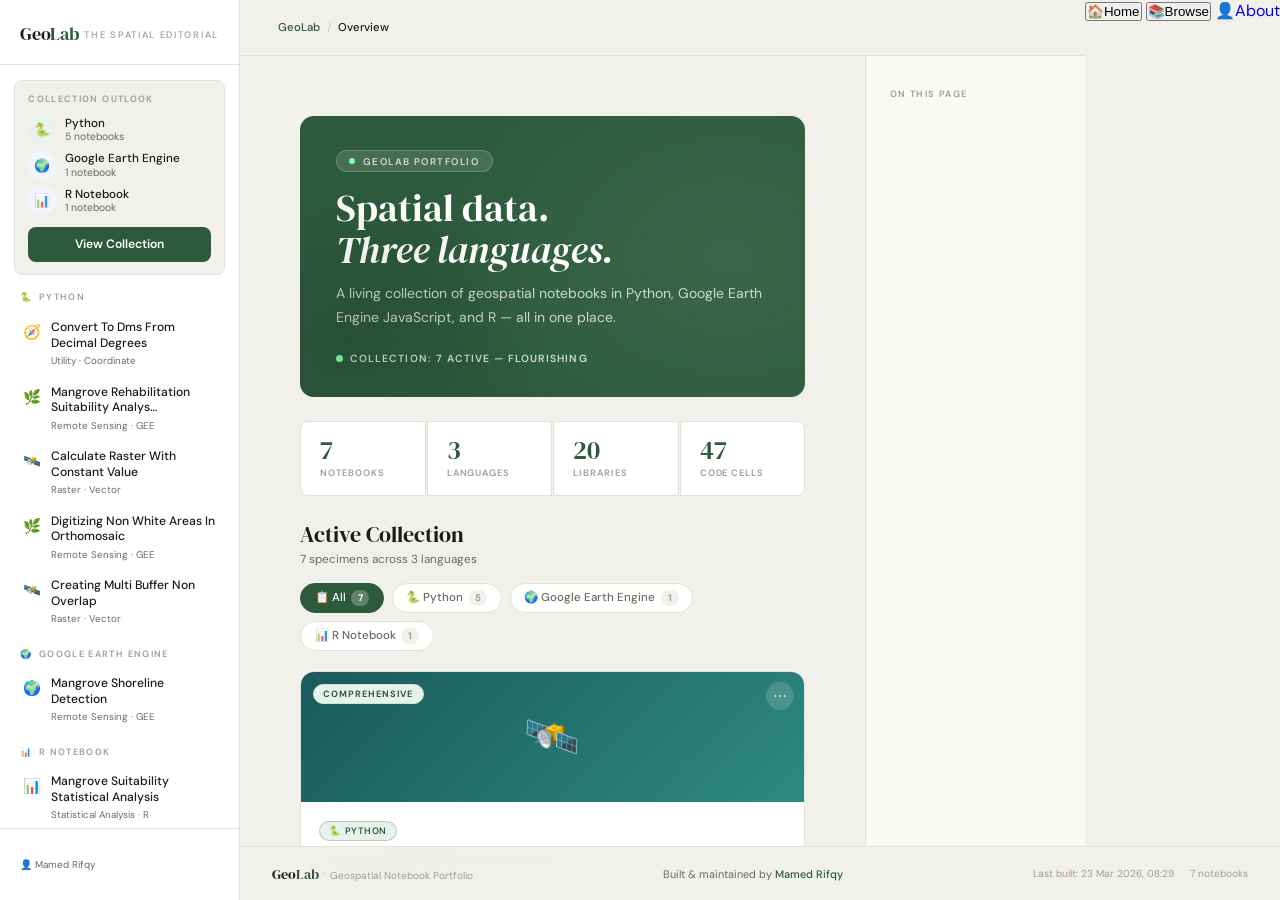
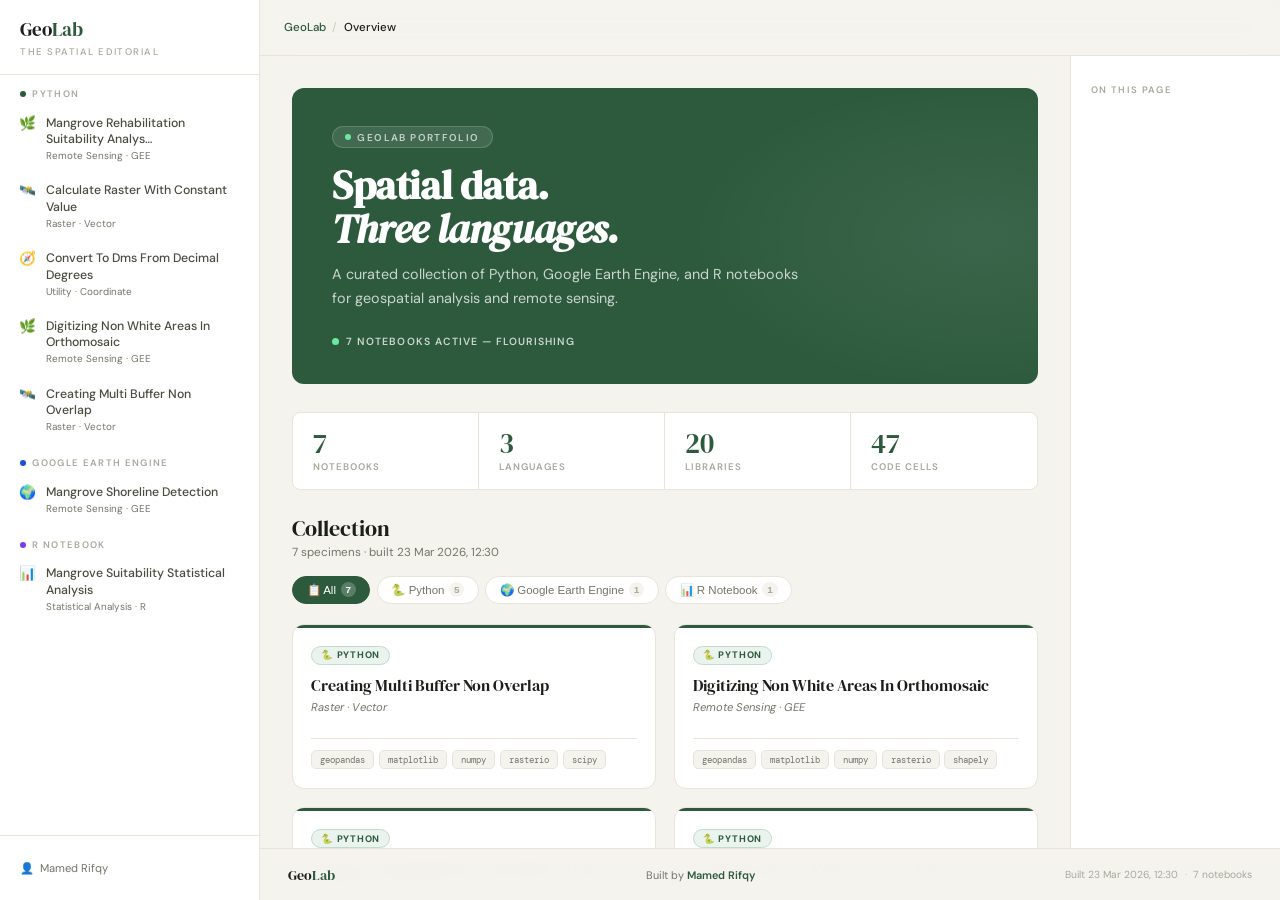
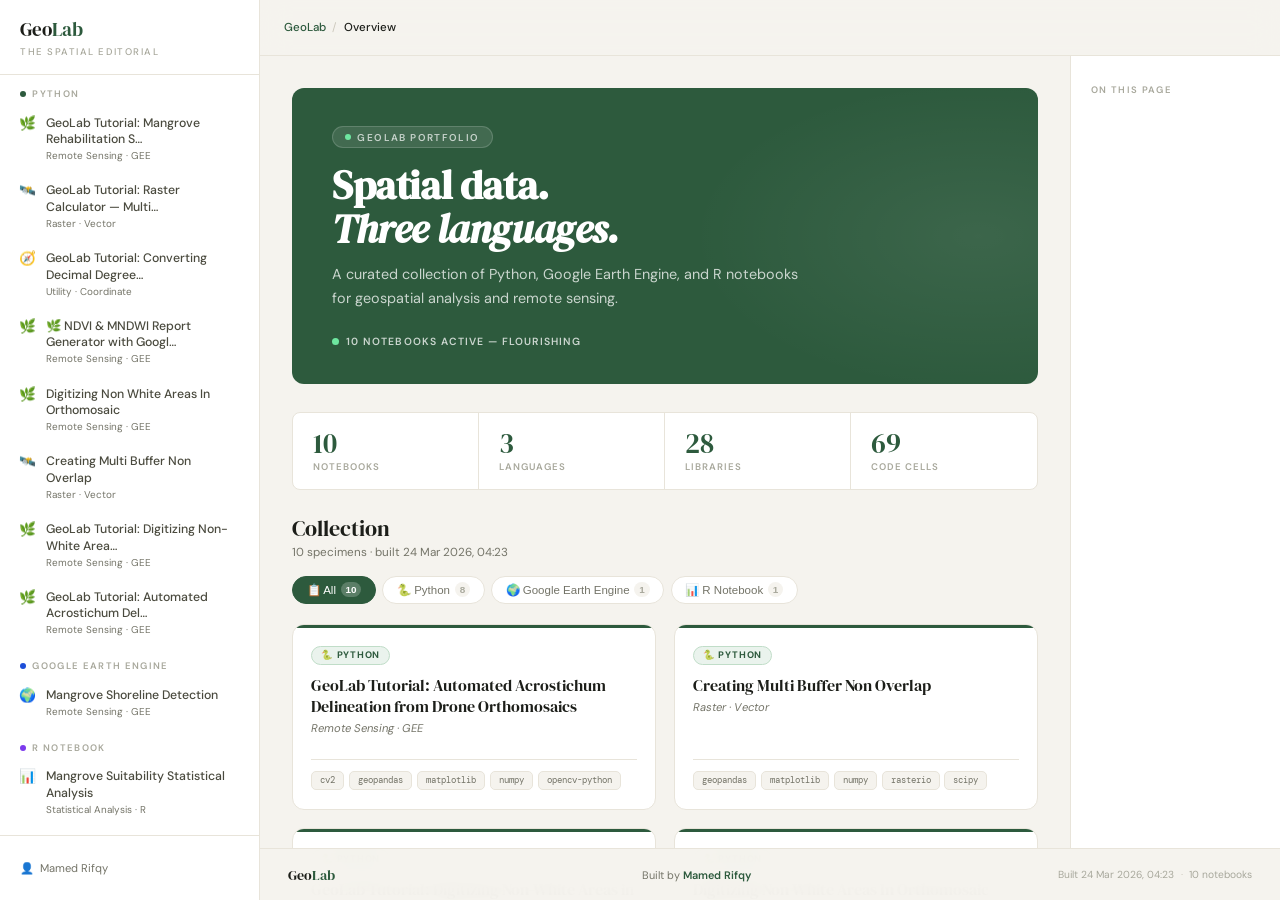
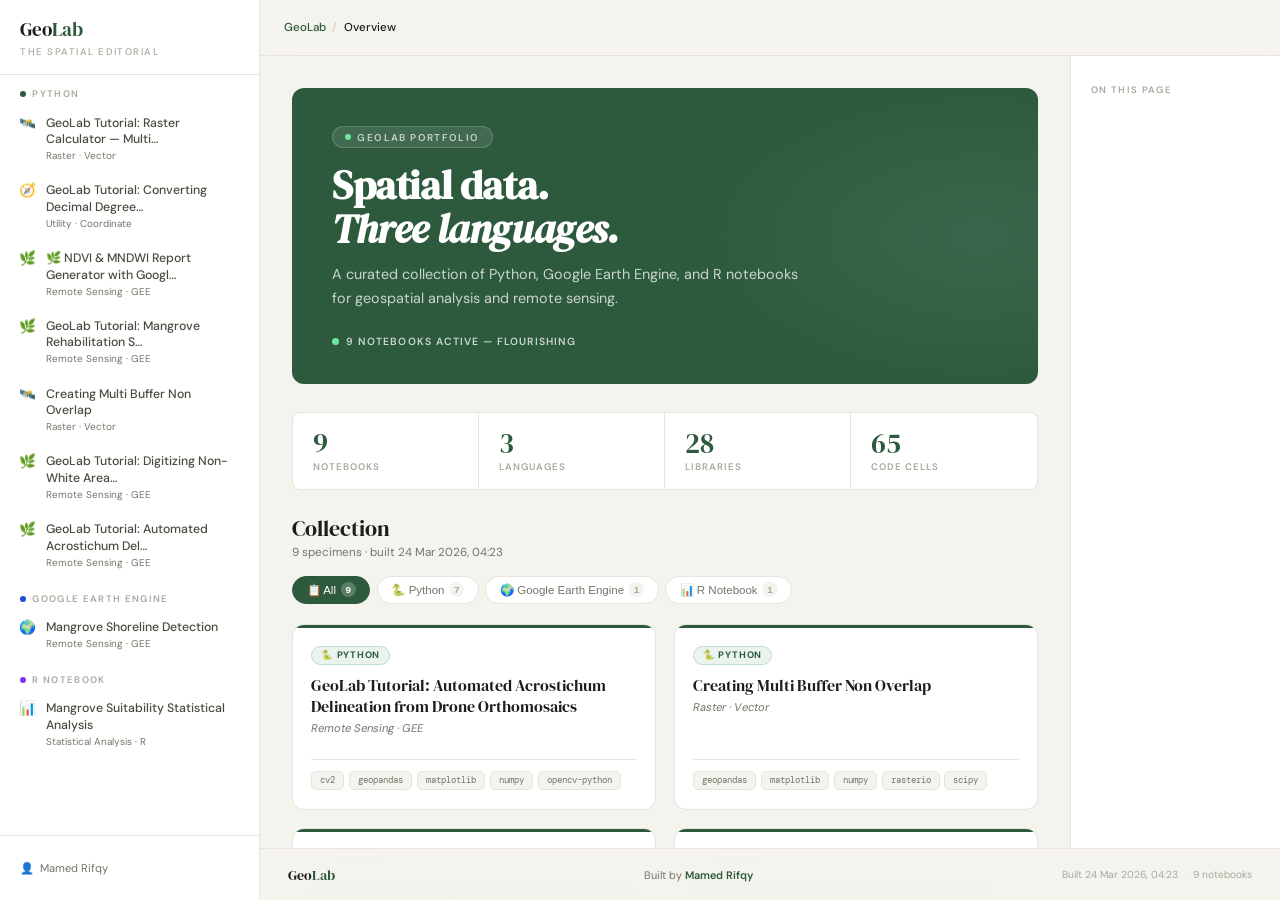
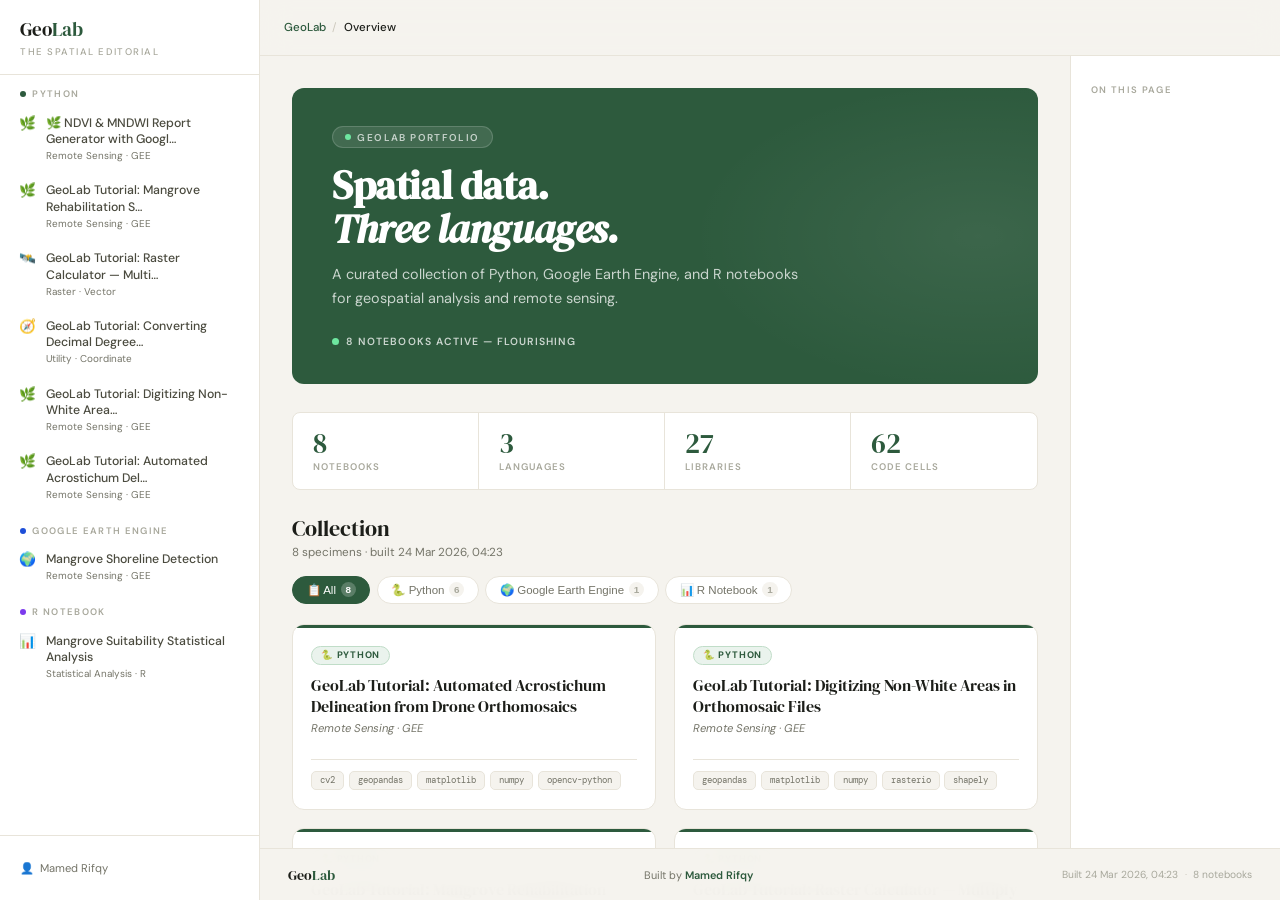
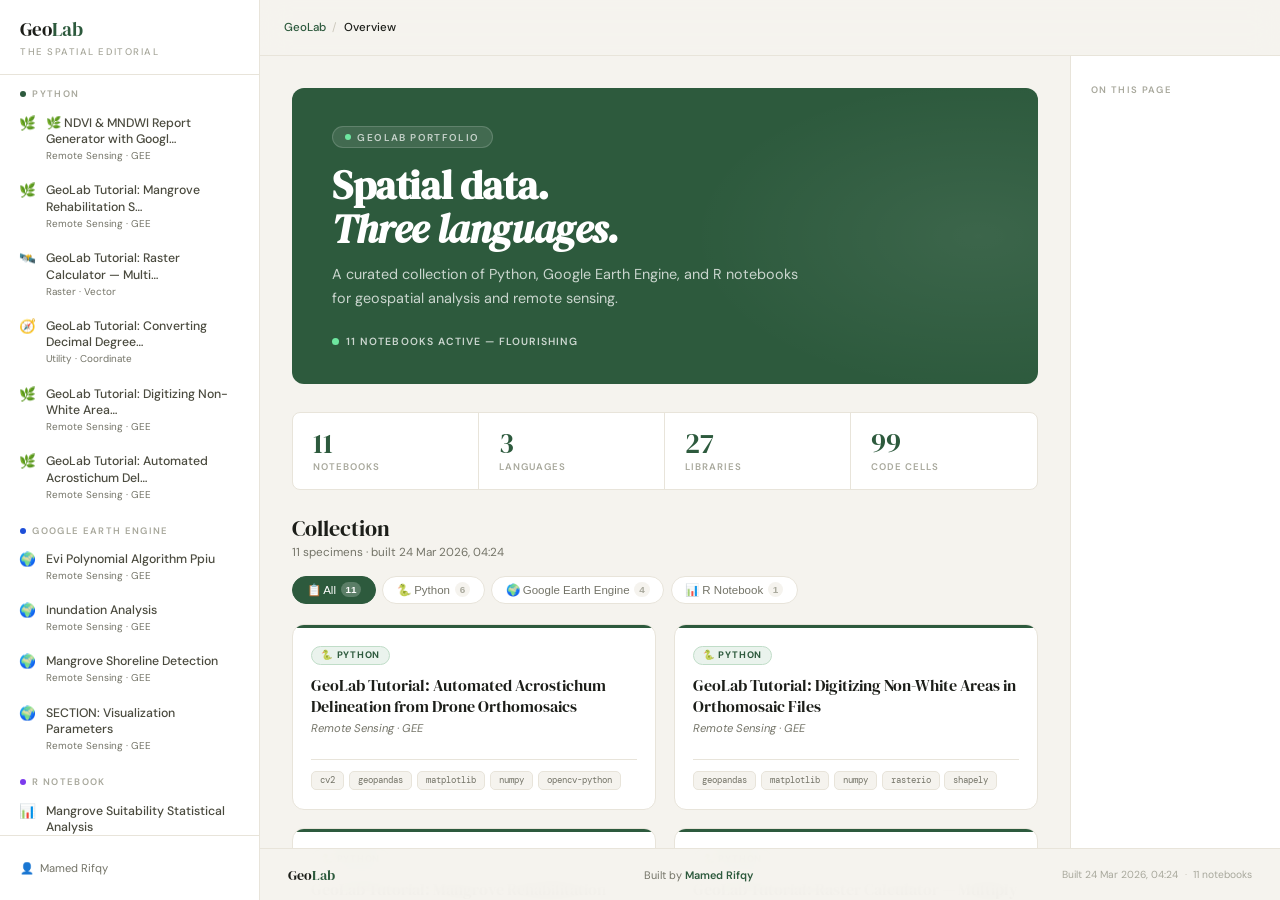
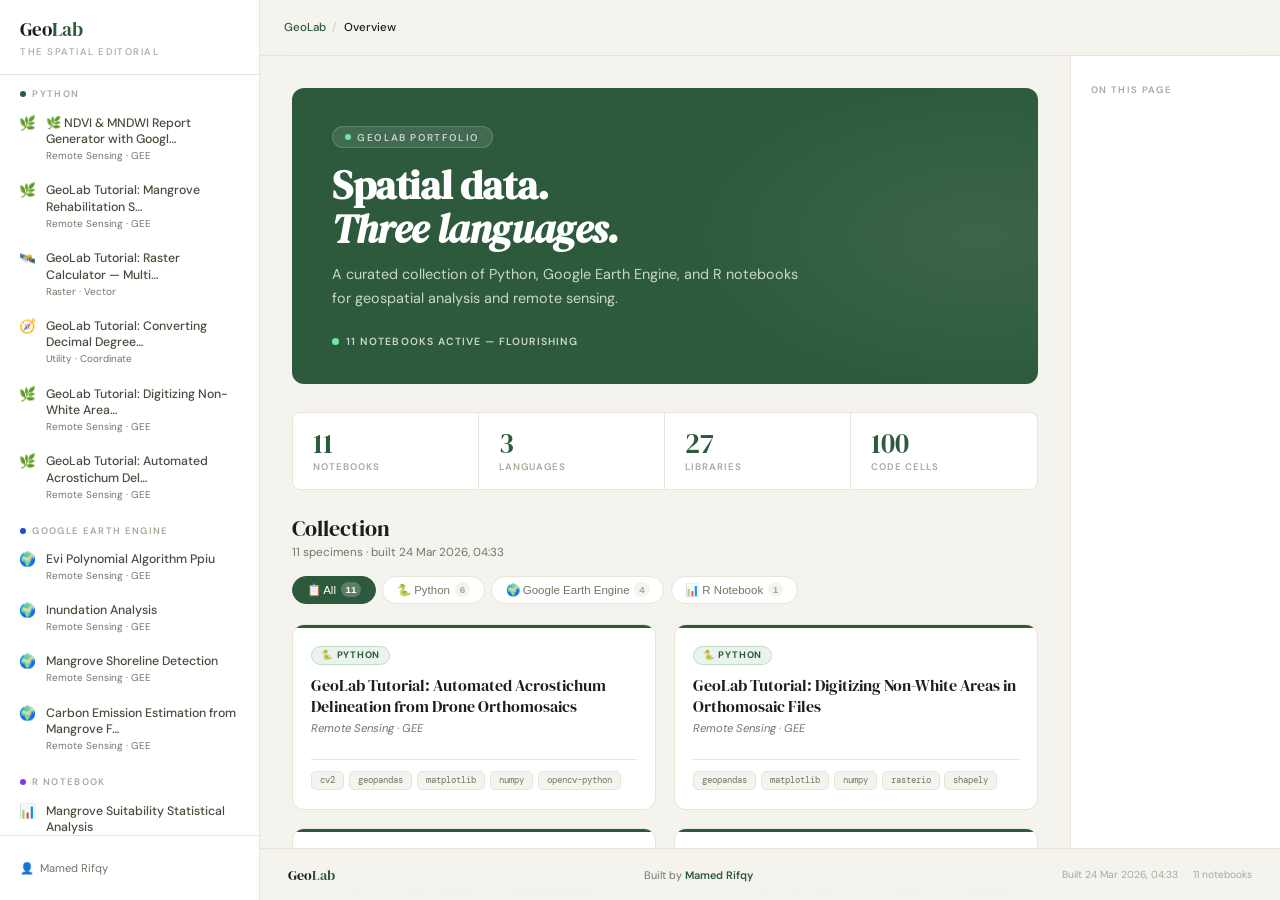
